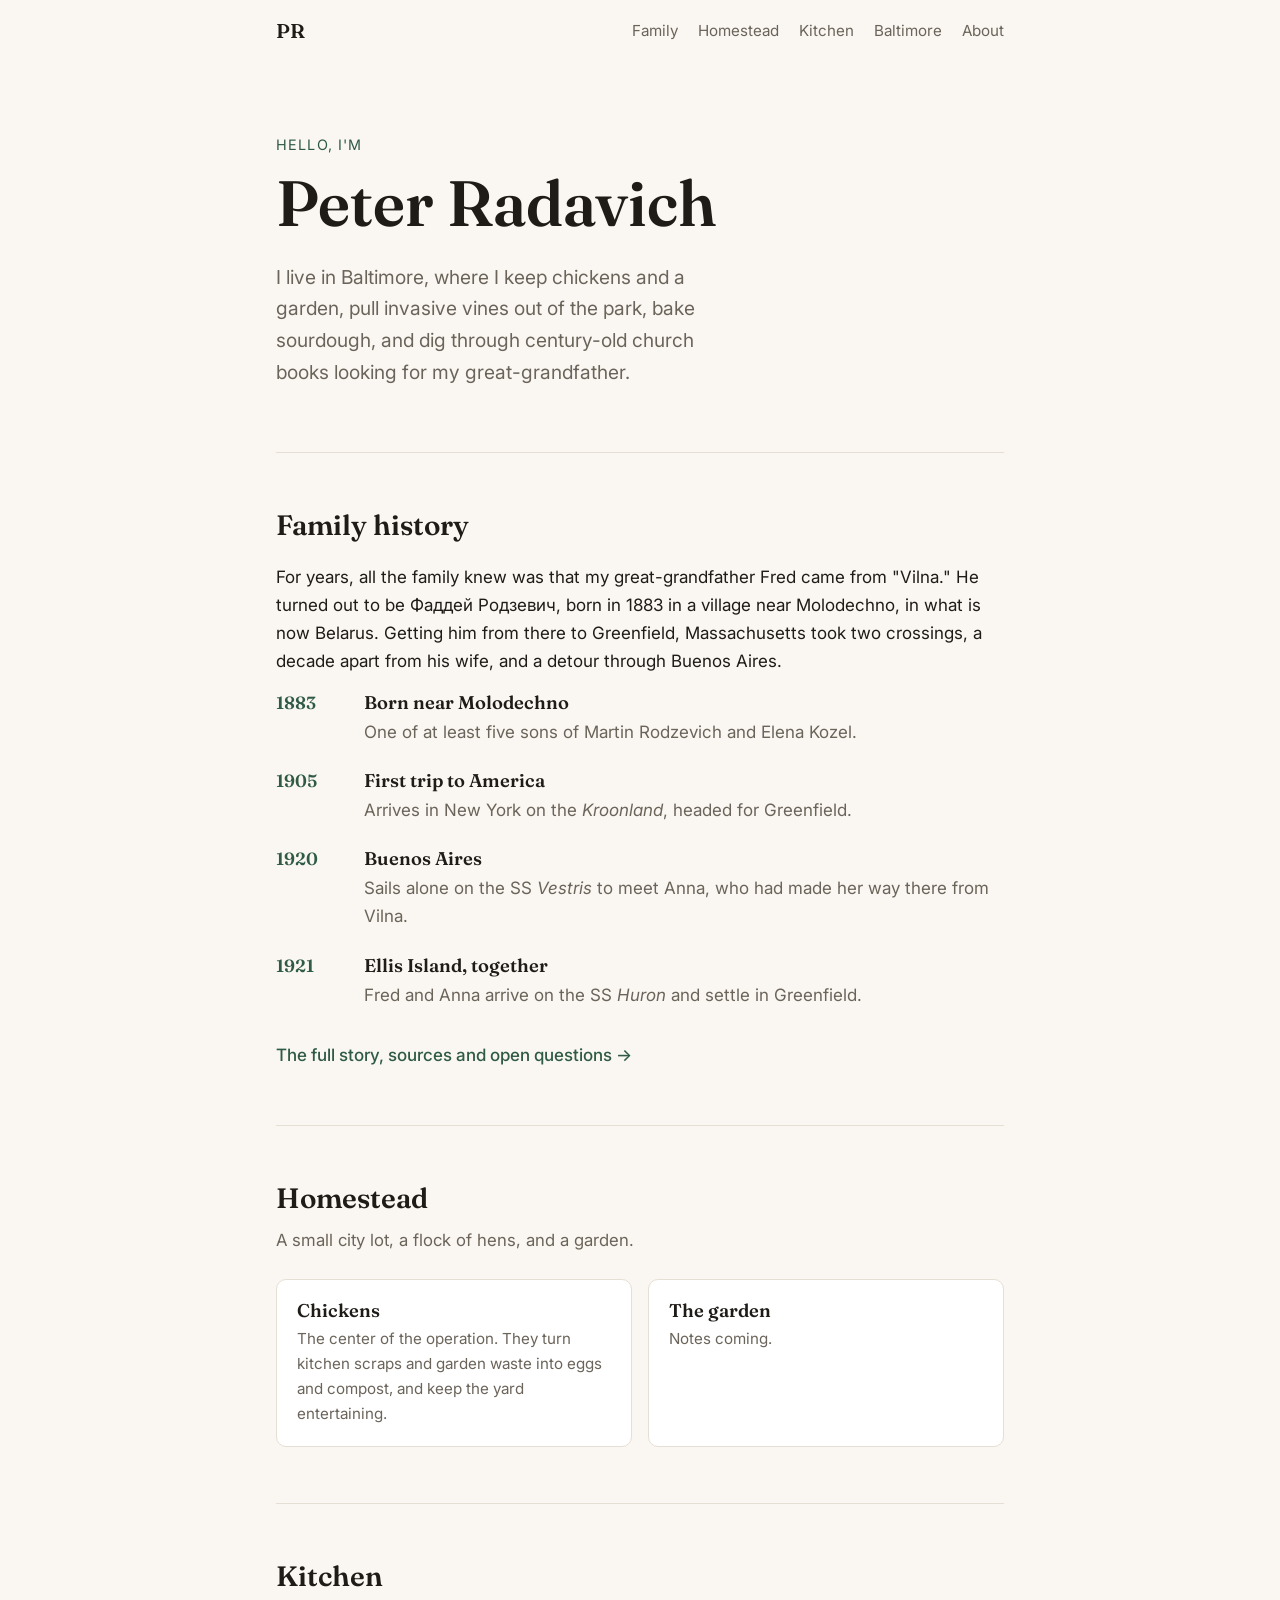
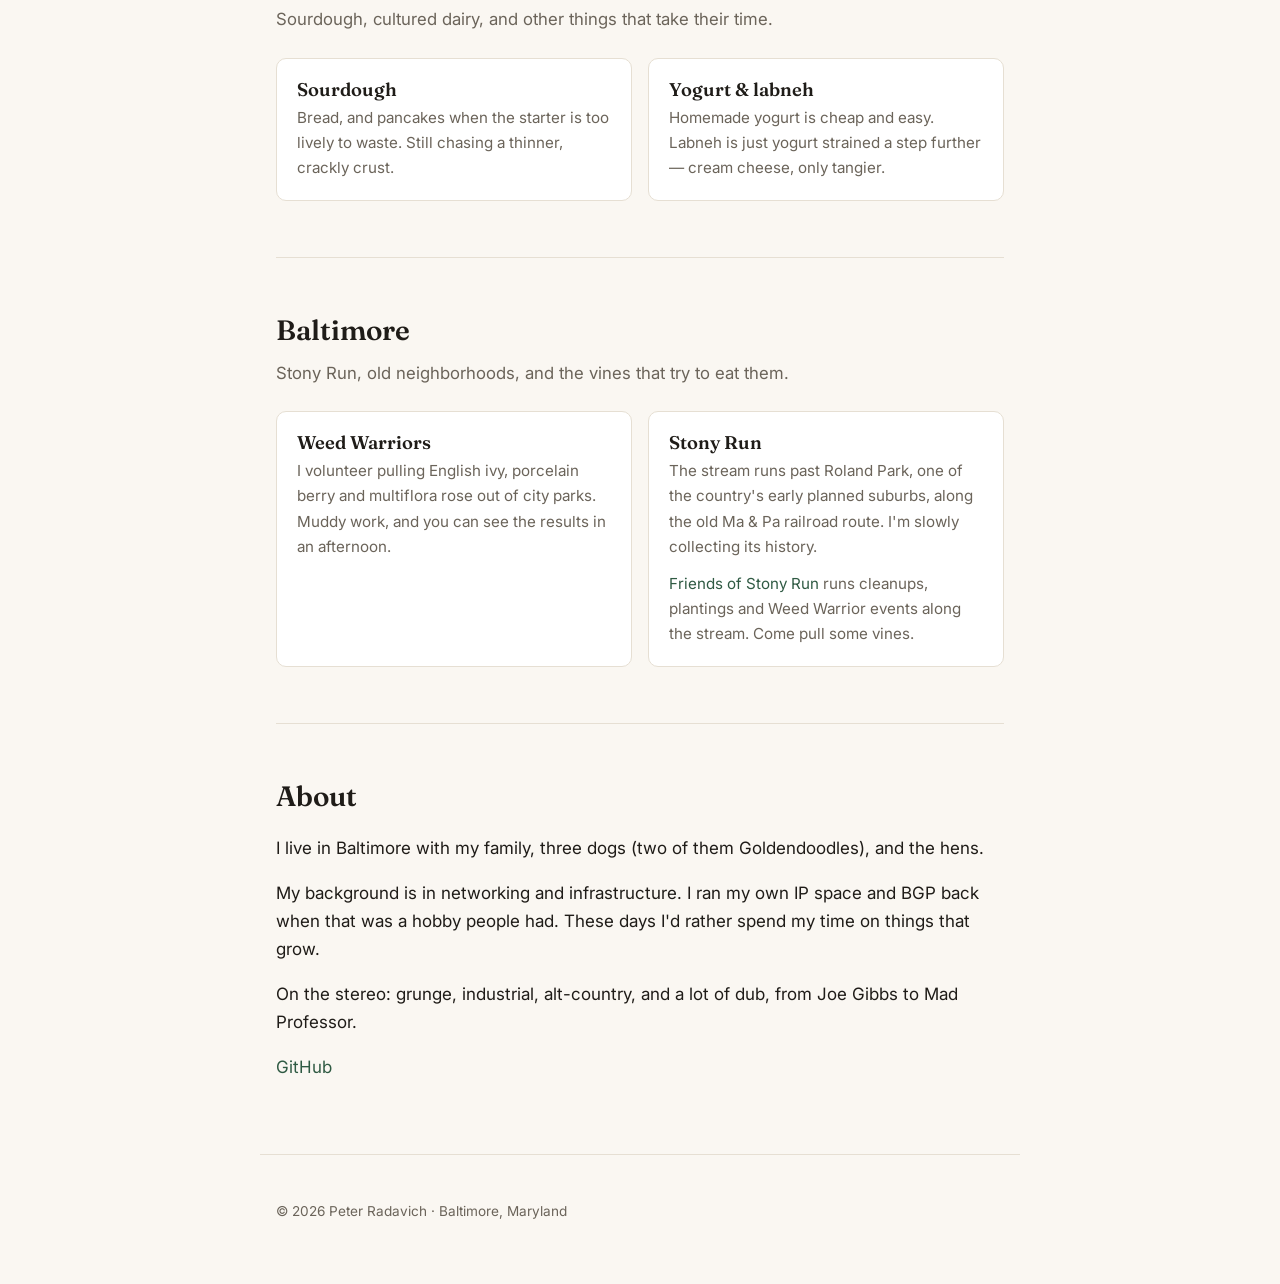
==== index.html @ 07c3d95c "Link Friends of Stony Run volunteer page Co-Authored-By: Claude Opus 5.5 <noreply@anthropic.com>" ====
<!doctype html>
<html lang="en">
<head>
  <meta charset="utf-8">
  <meta name="viewport" content="width=device-width, initial-scale=1">
  <title>Peter Radavich</title>
  <meta name="description" content="Peter Radavich — family history, chickens, sourdough, and Baltimore.">
  <link rel="icon" type="image/svg+xml" href="assets/favicon.svg">
  <link rel="preconnect" href="https://fonts.googleapis.com">
  <link rel="preconnect" href="https://fonts.gstatic.com" crossorigin>
  <link href="https://fonts.googleapis.com/css2?family=Fraunces:opsz,wght@9..144,400;9..144,600&family=Inter:wght@400;500&display=swap" rel="stylesheet">
  <link rel="stylesheet" href="assets/style.css">
</head>
<body>
  <header class="site-header">
    <a class="wordmark" href="#top">PR</a>
    <nav>
      <a href="#family">Family</a>
      <a href="#homestead">Homestead</a>
      <a href="#kitchen">Kitchen</a>
      <a href="#baltimore">Baltimore</a>
      <a href="#about">About</a>
    </nav>
  </header>

  <main id="top">
    <section class="hero">
      <p class="eyebrow">Hello, I'm</p>
      <h1>Peter Radavich</h1>
      <p class="lede">
        I live in Baltimore, where I keep chickens and a garden, pull invasive
        vines out of the park, bake sourdough, and dig through century-old
        church books looking for my great-grandfather.
      </p>
    </section>

    <section id="family">
      <h2>Family history</h2>
      <p>
        For years, all the family knew was that my great-grandfather Fred came
        from "Vilna." He turned out to be Фаддей Родзевич, born in 1883 in a
        village near Molodechno, in what is now Belarus. Getting him from
        there to Greenfield, Massachusetts took two crossings, a decade apart
        from his wife, and a detour through Buenos Aires.
      </p>
      <div class="timeline">
        <article>
          <span class="year">1883</span>
          <div>
            <h3>Born near Molodechno</h3>
            <p>One of at least five sons of Martin Rodzevich and Elena Kozel.</p>
          </div>
        </article>
        <article>
          <span class="year">1905</span>
          <div>
            <h3>First trip to America</h3>
            <p>Arrives in New York on the <em>Kroonland</em>, headed for Greenfield.</p>
          </div>
        </article>
        <article>
          <span class="year">1920</span>
          <div>
            <h3>Buenos Aires</h3>
            <p>Sails alone on the SS <em>Vestris</em> to meet Anna, who had made her way there from Vilna.</p>
          </div>
        </article>
        <article>
          <span class="year">1921</span>
          <div>
            <h3>Ellis Island, together</h3>
            <p>Fred and Anna arrive on the SS <em>Huron</em> and settle in Greenfield.</p>
          </div>
        </article>
      </div>
      <p class="more"><a href="family-history.html">The full story, sources and open questions →</a></p>
    </section>

    <section id="homestead">
      <h2>Homestead</h2>
      <p class="dek">A small city lot, a flock of hens, and a garden.</p>
      <ul class="cards">
        <li>
          <h3>Chickens</h3>
          <p>The center of the operation. They turn kitchen scraps and garden waste into eggs and compost, and keep the yard entertaining.</p>
        </li>
        <li>
          <h3>The garden</h3>
          <p>Notes coming.</p>
        </li>
      </ul>
    </section>

    <section id="kitchen">
      <h2>Kitchen</h2>
      <p class="dek">Sourdough, cultured dairy, and other things that take their time.</p>
      <ul class="cards">
        <li>
          <h3>Sourdough</h3>
          <p>Bread, and pancakes when the starter is too lively to waste. Still chasing a thinner, crackly crust.</p>
        </li>
        <li>
          <h3>Yogurt &amp; labneh</h3>
          <p>Homemade yogurt is cheap and easy. Labneh is just yogurt strained a step further — cream cheese, only tangier.</p>
        </li>
      </ul>
    </section>

    <section id="baltimore">
      <h2>Baltimore</h2>
      <p class="dek">Stony Run, old neighborhoods, and the vines that try to eat them.</p>
      <ul class="cards">
        <li>
          <h3>Weed Warriors</h3>
          <p>I volunteer pulling English ivy, porcelain berry and multiflora rose out of city parks. Muddy work, and you can see the results in an afternoon.</p>
        </li>
        <li>
          <h3>Stony Run</h3>
          <p>The stream runs past Roland Park, one of the country's early planned suburbs, along the old Ma &amp; Pa railroad route. I'm slowly collecting its history.</p>
          <p class="card-link"><a href="https://www.stonyrun.org/get-involved">Friends of Stony Run</a> runs cleanups, plantings and Weed Warrior events along the stream. Come pull some vines.</p>
        </li>
      </ul>
    </section>

    <section id="about">
      <h2>About</h2>
      <p>
        I live in Baltimore with my family, three dogs (two of them
        Goldendoodles), and the hens.
      </p>
      <p>
        My background is in networking and infrastructure. I ran my own IP
        space and BGP back when that was a hobby people had. These days I'd
        rather spend my time on things that grow.
      </p>
      <p>
        On the stereo: grunge, industrial, alt-country, and a lot of dub, from
        Joe Gibbs to Mad Professor.
      </p>
      <p class="links">
        <a href="https://github.com/pradavich">GitHub</a>
        <!-- TODO: add email / other links -->
      </p>
    </section>
  </main>

  <footer>
    <p>&copy; <span id="year">2026</span> Peter Radavich · Baltimore, Maryland</p>
  </footer>

  <script>document.getElementById('year').textContent = new Date().getFullYear();</script>
</body>
</html>
---- assets/style.css ----
:root {
  --bg: #faf7f2;
  --surface: #ffffff;
  --text: #1f1c18;
  --muted: #6b645a;
  --accent: #2f5a43;
  --rule: #e6dfd3;
  --serif: "Fraunces", Georgia, serif;
  --sans: "Inter", system-ui, -apple-system, sans-serif;
}

@media (prefers-color-scheme: dark) {
  :root {
    --bg: #161412;
    --surface: #201d1a;
    --text: #ece6dc;
    --muted: #a39a8c;
    --accent: #8fc2a3;
    --rule: #34302b;
  }
}

* { box-sizing: border-box; }

html { scroll-behavior: smooth; }

body {
  margin: 0;
  background: var(--bg);
  color: var(--text);
  font: 17px/1.65 var(--sans);
  -webkit-font-smoothing: antialiased;
}

a { color: var(--accent); text-decoration: none; }
a:hover { text-decoration: underline; }

.site-header {
  position: sticky;
  top: 0;
  display: flex;
  justify-content: space-between;
  align-items: center;
  max-width: 760px;
  margin: 0 auto;
  padding: 18px 16px;
  background: var(--bg);
  z-index: 1;
}

.wordmark {
  font: 600 1.25rem var(--serif);
  color: var(--text);
}

nav { display: flex; gap: 20px; font-size: 0.95rem; }
nav a { color: var(--muted); }
nav a:hover { color: var(--text); text-decoration: none; }

main { max-width: 760px; margin: 0 auto; padding: 0 16px; }

section { padding: 56px 0; border-top: 1px solid var(--rule); }
section.hero { border-top: 0; padding: 72px 0 64px; }

.eyebrow {
  margin: 0;
  color: var(--accent);
  font-size: 0.9rem;
  letter-spacing: 0.08em;
  text-transform: uppercase;
}

h1, h2, h3 { font-family: var(--serif); font-weight: 600; line-height: 1.2; }
h1 { font-size: clamp(2.5rem, 7vw, 4rem); margin: 8px 0 20px; }
h2 { font-size: 1.75rem; margin: 0 0 20px; }
h3 { font-size: 1.15rem; margin: 0 0 4px; }

.lede { font-size: 1.2rem; color: var(--muted); max-width: 36ch; margin: 0; }

.timeline { display: grid; gap: 24px; }
.timeline article { display: grid; grid-template-columns: 72px 1fr; gap: 16px; }
.timeline p { margin: 0; color: var(--muted); }
.year { font: 600 1.1rem var(--serif); color: var(--accent); }

.note { margin-top: 32px; font-size: 0.9rem; color: var(--muted); }

.cards {
  list-style: none;
  padding: 0;
  margin: 0;
  display: grid;
  grid-template-columns: repeat(auto-fit, minmax(200px, 1fr));
  gap: 16px;
}
.cards li {
  background: var(--surface);
  border: 1px solid var(--rule);
  border-radius: 10px;
  padding: 20px;
}
.cards p { margin: 0; color: var(--muted); font-size: 0.95rem; }

.links { display: flex; gap: 20px; }

footer {
  max-width: 760px;
  margin: 0 auto;
  padding: 32px 16px 48px;
  color: var(--muted);
  font-size: 0.85rem;
  border-top: 1px solid var(--rule);
}

@media (max-width: 520px) {
  nav { gap: 14px; font-size: 0.875rem; }
  .timeline article { grid-template-columns: 56px 1fr; }
}

.dek { margin: -8px 0 24px; color: var(--muted); font-size: 1.05rem; }
.more { margin: 32px 0 0; font-weight: 500; }

.article section > p { max-width: 65ch; }

.table-scroll { overflow-x: auto; margin: 24px 0; }
table { border-collapse: collapse; width: 100%; font-size: 0.95rem; }
th, td { text-align: left; vertical-align: top; padding: 10px 12px; border-bottom: 1px solid var(--rule); }
th { font-weight: 500; color: var(--muted); }
td:first-child { white-space: nowrap; }

ul.plain { padding-left: 20px; }
ul.plain li { margin-bottom: 12px; }

@media (max-width: 620px) {
  .site-header { flex-direction: column; align-items: flex-start; gap: 8px; }
  nav { flex-wrap: wrap; gap: 6px 16px; }
}
.cards p.card-link { margin-top: 12px; }
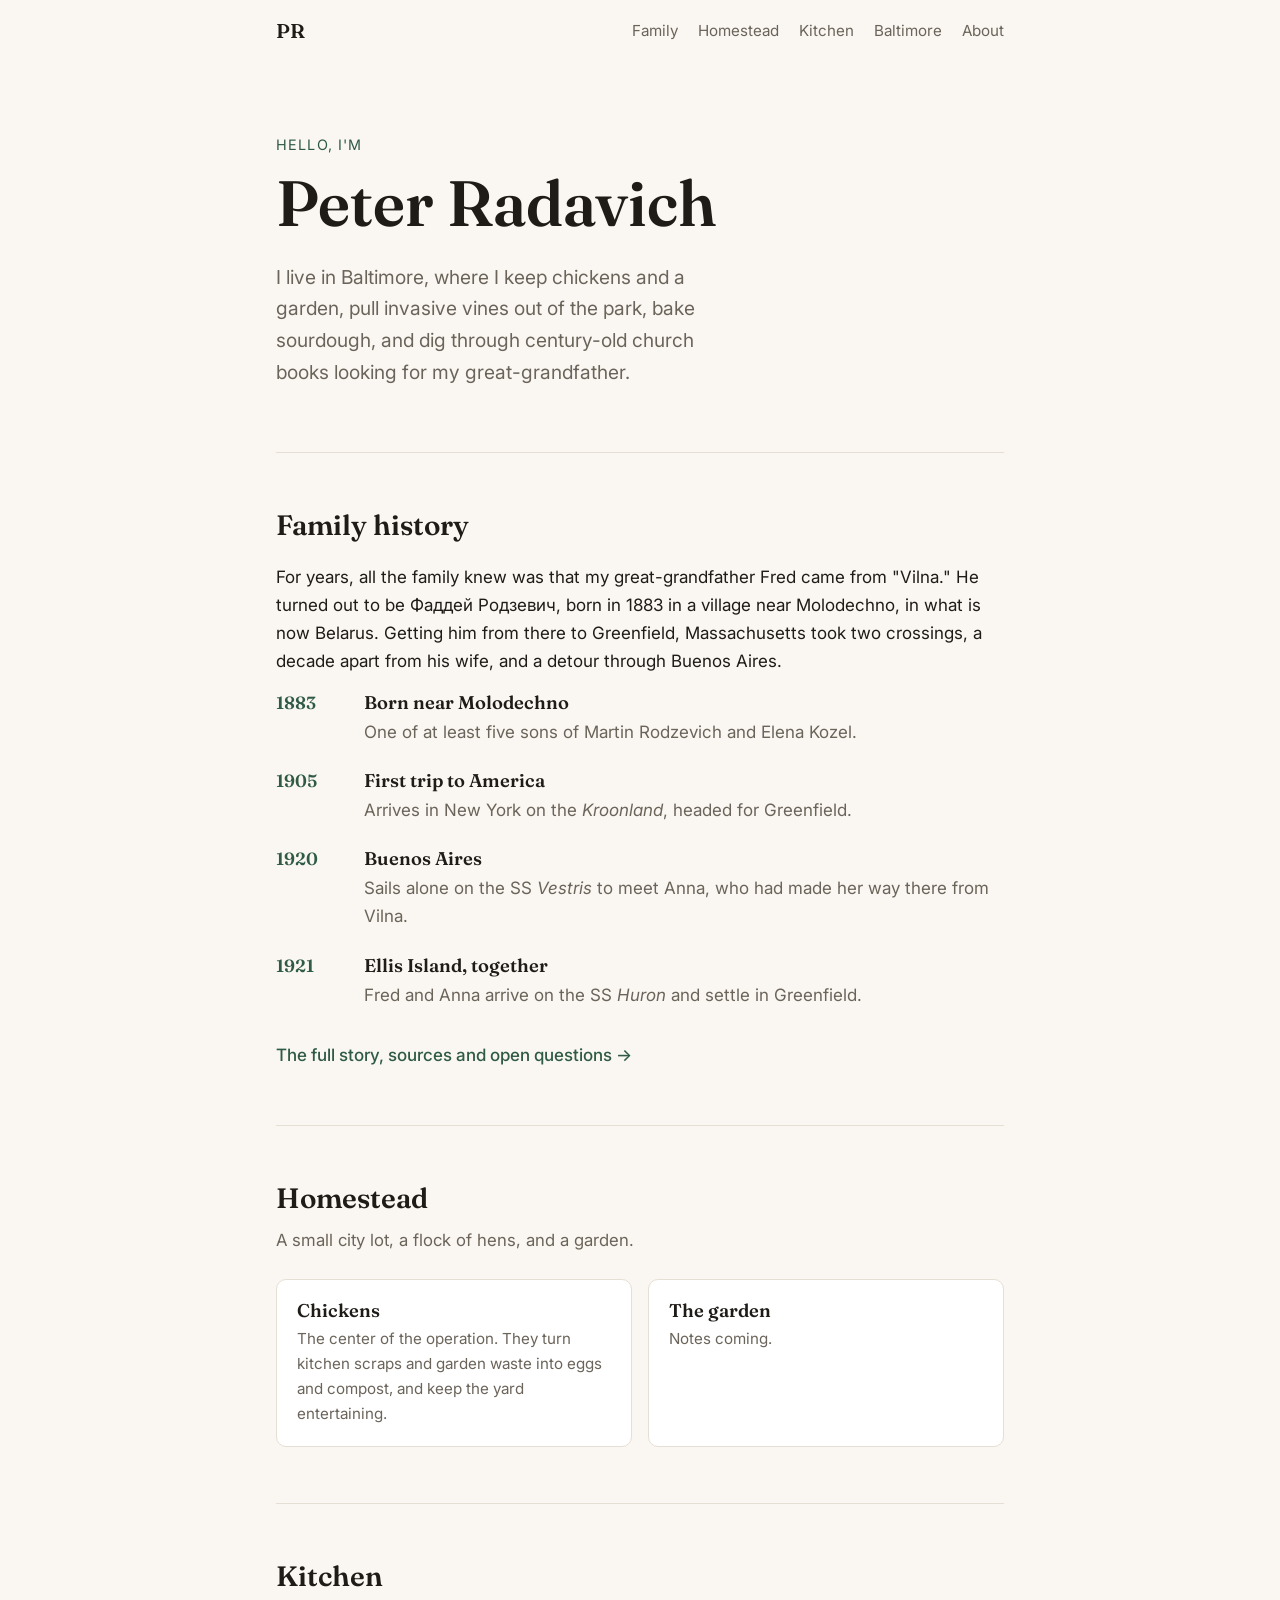
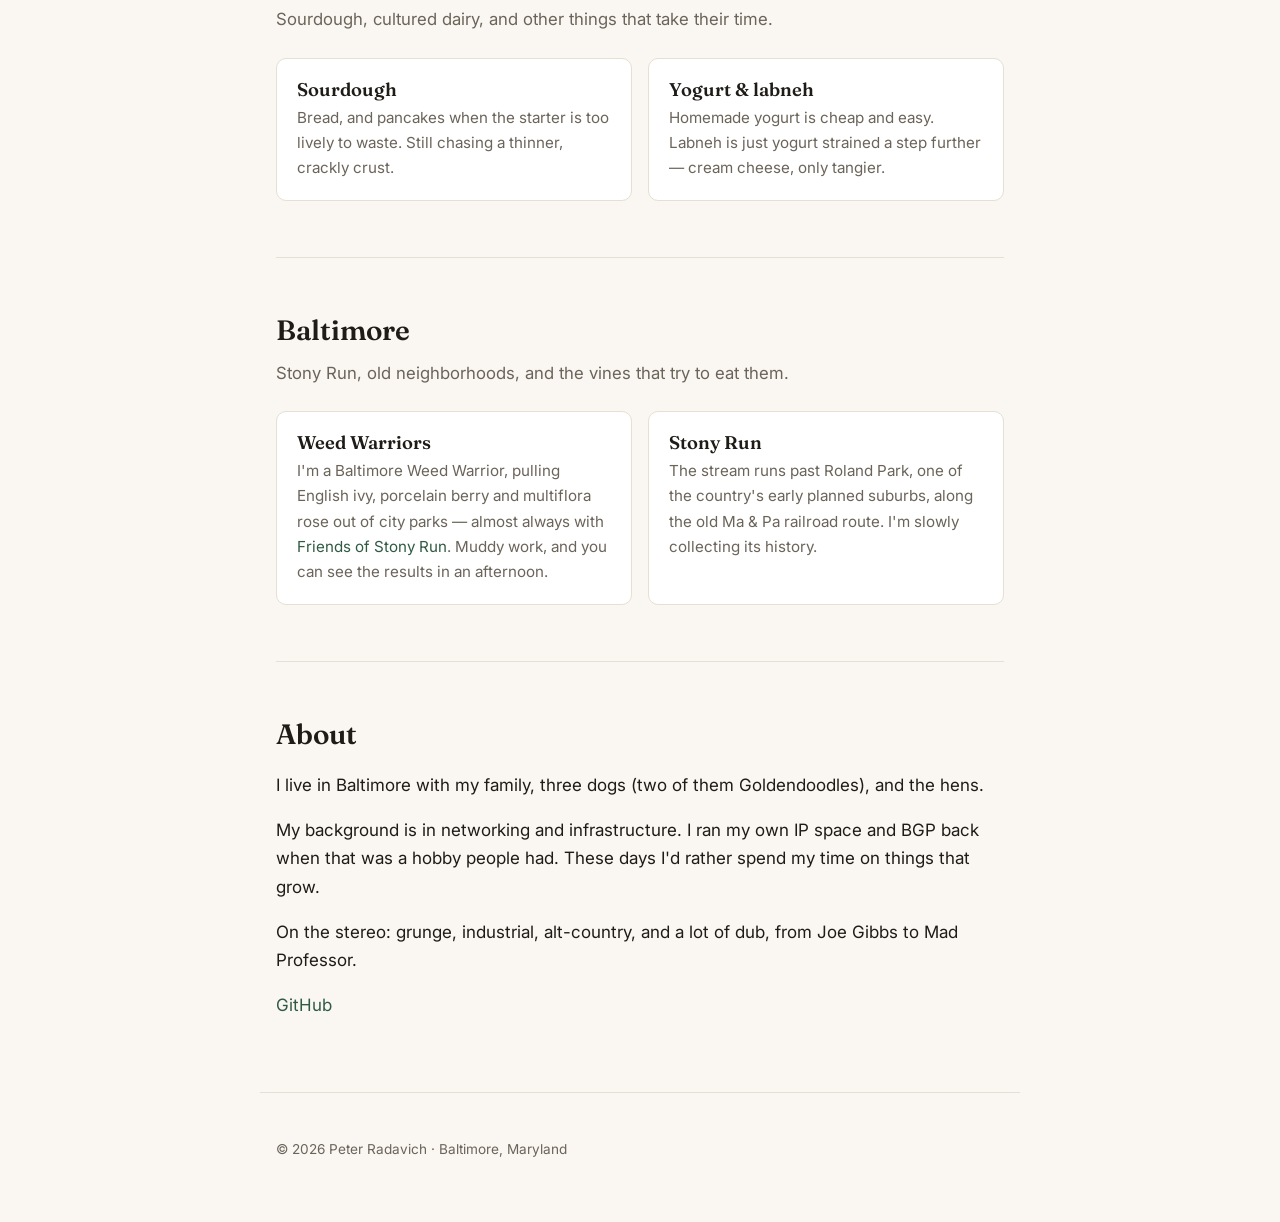
==== commit 7fc348da: "Weed with Friends of Stony Run Co-Authored-By: Claude Opus 5.5 <noreply@anthropic.com>" ====
--- a/index.html
+++ b/index.html
@@ -112,12 +112,11 @@
       <ul class="cards">
         <li>
           <h3>Weed Warriors</h3>
-          <p>I volunteer pulling English ivy, porcelain berry and multiflora rose out of city parks. Muddy work, and you can see the results in an afternoon.</p>
+          <p>I'm a Baltimore Weed Warrior, pulling English ivy, porcelain berry and multiflora rose out of city parks — almost always with <a href="https://www.stonyrun.org/get-involved">Friends of Stony Run</a>. Muddy work, and you can see the results in an afternoon.</p>
         </li>
         <li>
           <h3>Stony Run</h3>
           <p>The stream runs past Roland Park, one of the country's early planned suburbs, along the old Ma &amp; Pa railroad route. I'm slowly collecting its history.</p>
-          <p class="card-link"><a href="https://www.stonyrun.org/get-involved">Friends of Stony Run</a> runs cleanups, plantings and Weed Warrior events along the stream. Come pull some vines.</p>
         </li>
       </ul>
     </section>
--- a/assets/style.css
+++ b/assets/style.css
@@ -134,4 +134,3 @@
   .site-header { flex-direction: column; align-items: flex-start; gap: 8px; }
   nav { flex-wrap: wrap; gap: 6px 16px; }
 }
-.cards p.card-link { margin-top: 12px; }
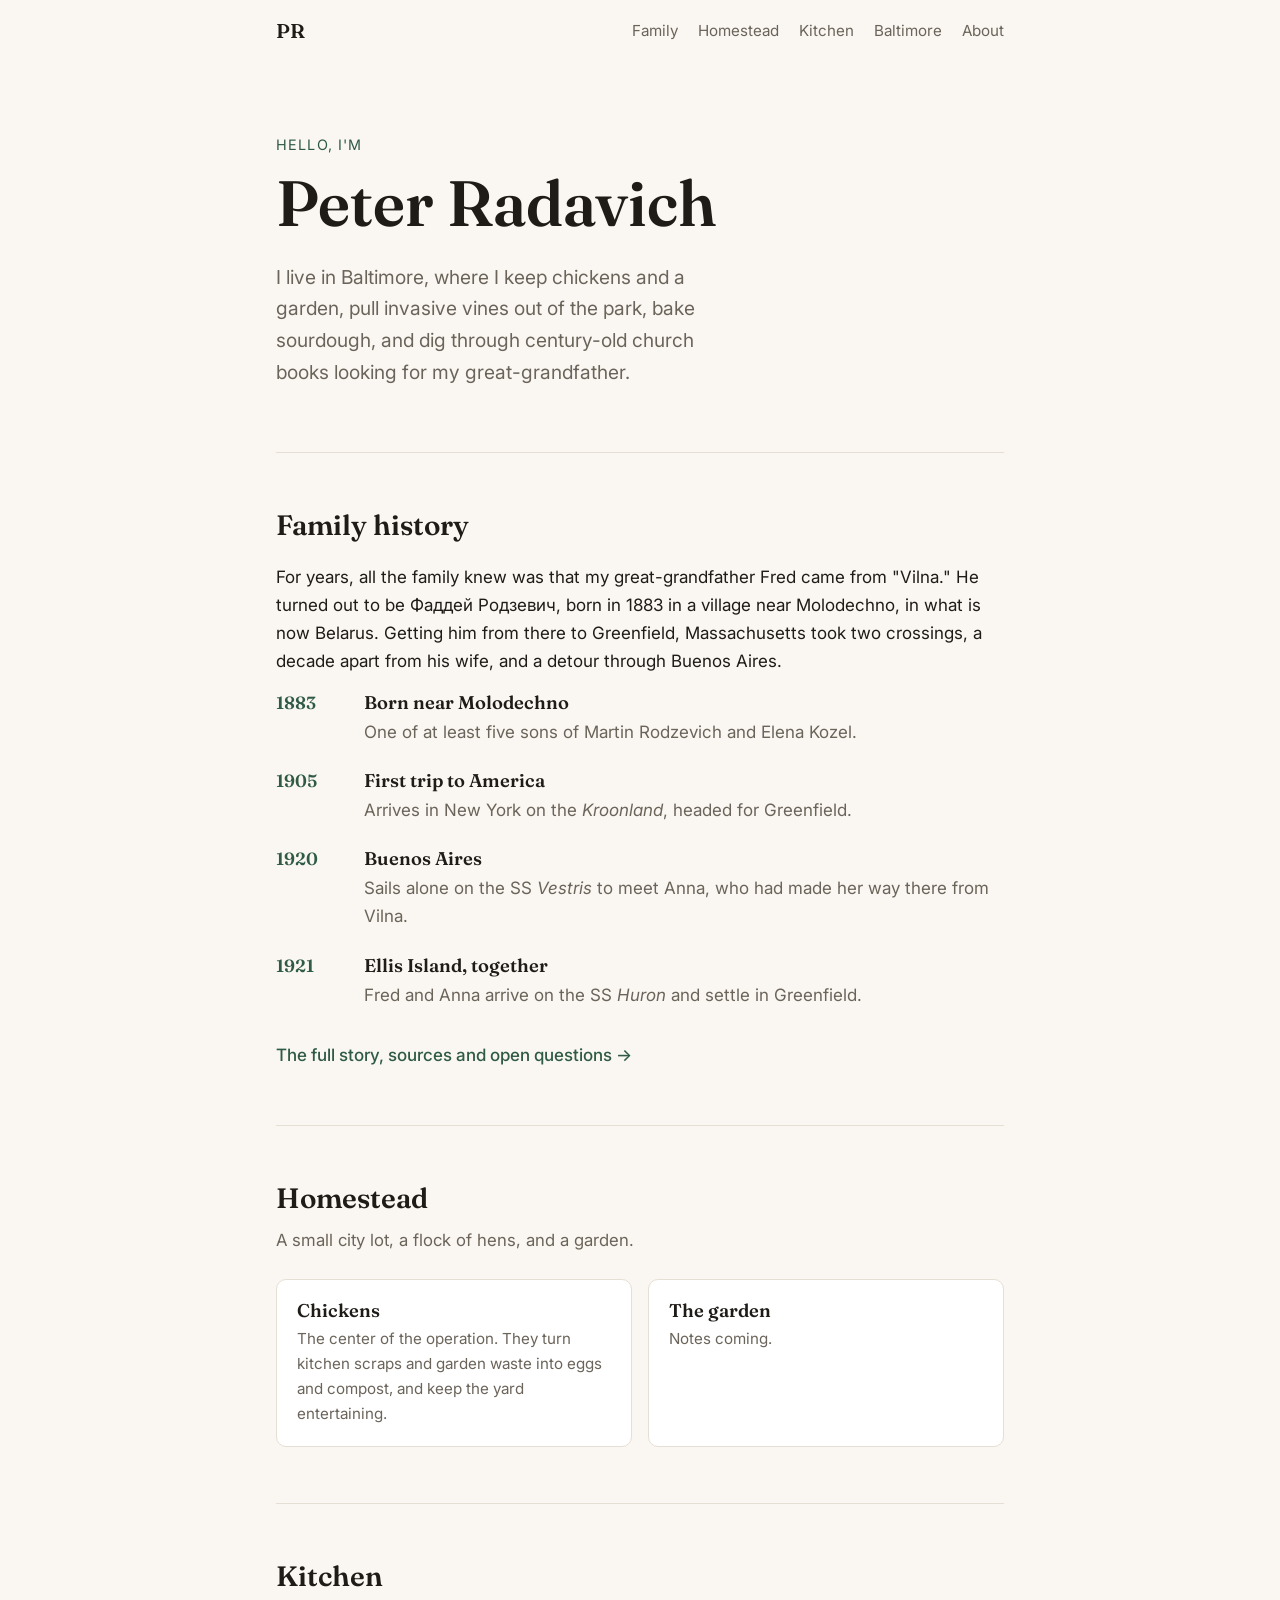
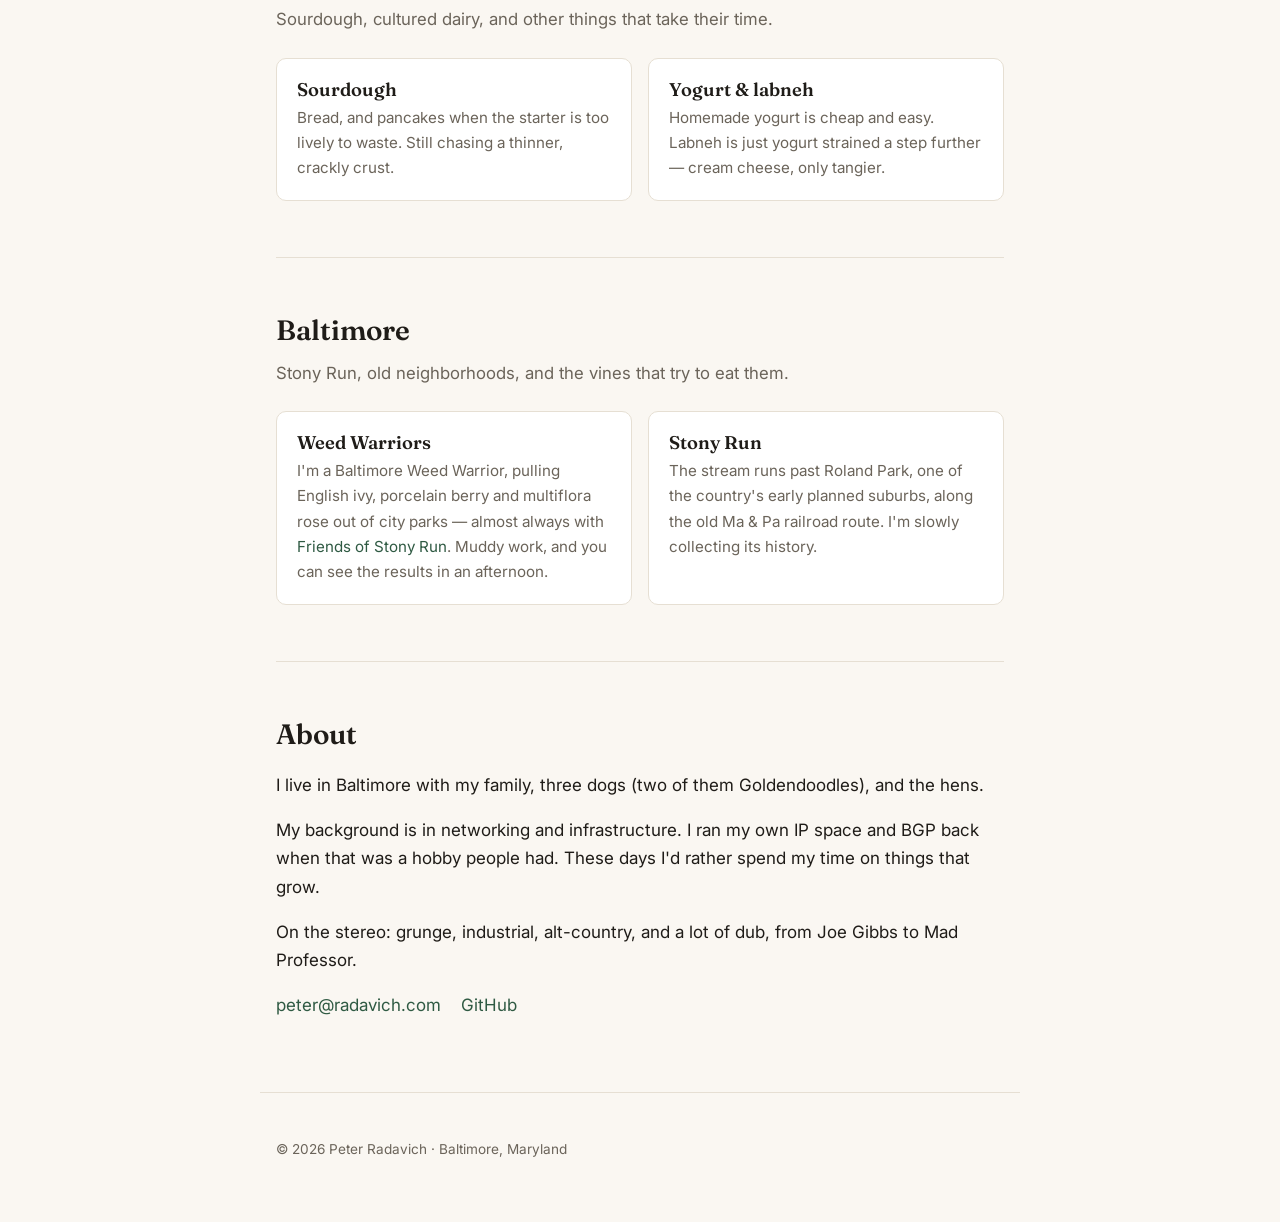
==== commit da66b4b5: "Add contact email Co-Authored-By: Claude Opus 5.5 <noreply@anthropic.com>" ====
--- a/index.html
+++ b/index.html
@@ -137,8 +137,8 @@
         Joe Gibbs to Mad Professor.
       </p>
       <p class="links">
+        <a id="email" href="#">peter at radavich dot com</a>
         <a href="https://github.com/pradavich">GitHub</a>
-        <!-- TODO: add email / other links -->
       </p>
     </section>
   </main>
@@ -147,6 +147,13 @@
     <p>&copy; <span id="year">2026</span> Peter Radavich · Baltimore, Maryland</p>
   </footer>
 
-  <script>document.getElementById('year').textContent = new Date().getFullYear();</script>
+  <script>
+    document.getElementById('year').textContent = new Date().getFullYear();
+    // Assemble the address in the browser to keep it away from simple scrapers.
+    const email = document.getElementById('email');
+    const addr = ['peter', 'radavich.com'].join('@');
+    email.href = 'mailto:' + addr;
+    email.textContent = addr;
+  </script>
 </body>
 </html>
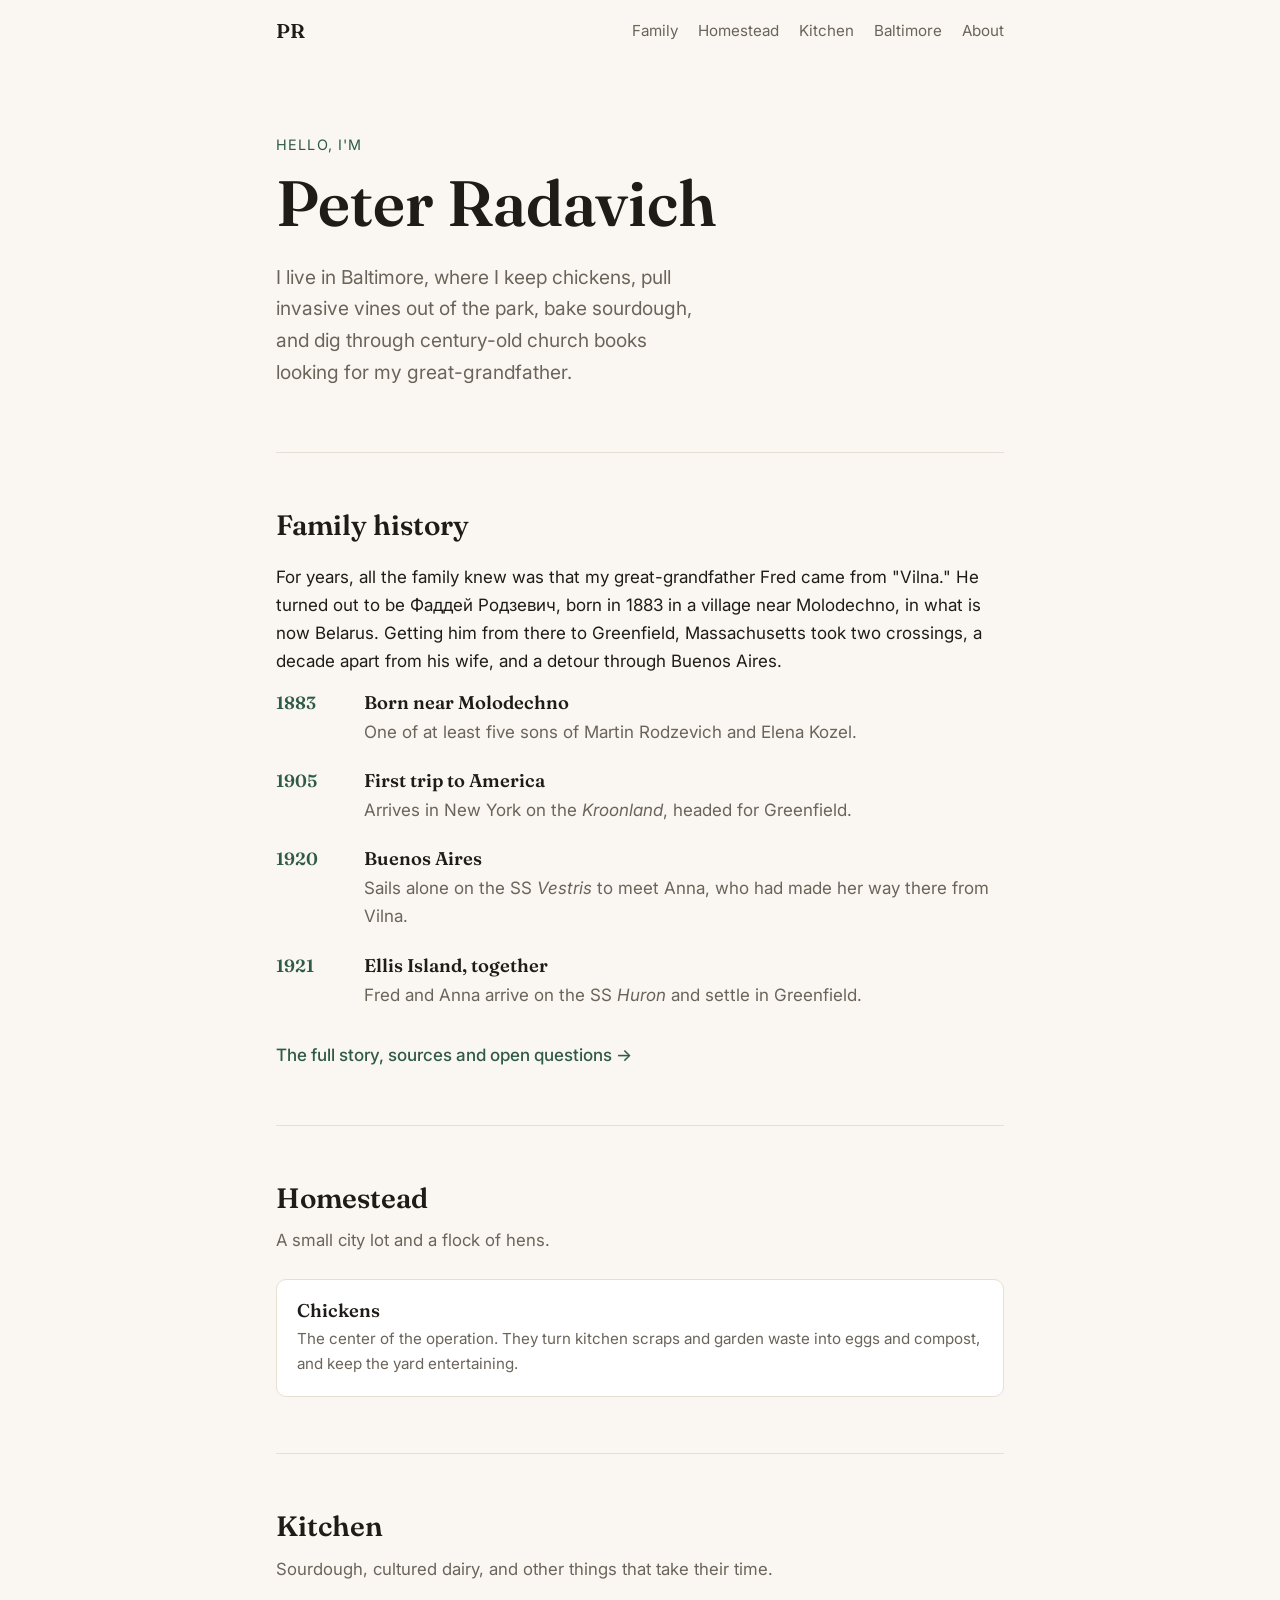
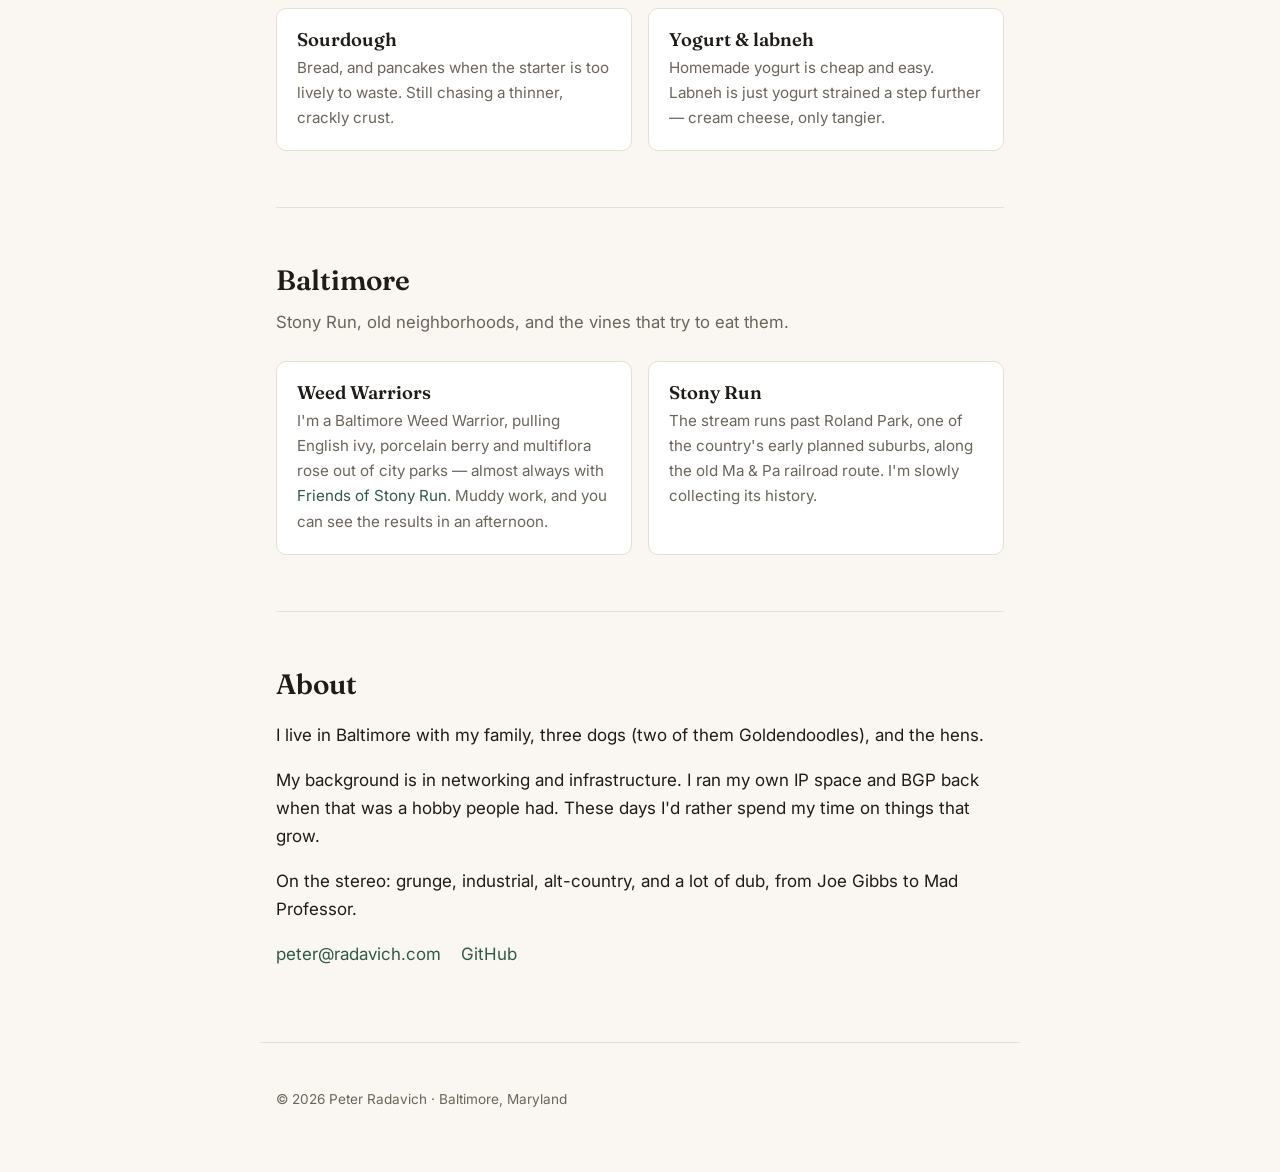
==== commit a939f53a: "Remove garden Co-Authored-By: Claude Opus 5.5 <noreply@anthropic.com>" ====
--- a/index.html
+++ b/index.html
@@ -28,7 +28,7 @@
       <p class="eyebrow">Hello, I'm</p>
       <h1>Peter Radavich</h1>
       <p class="lede">
-        I live in Baltimore, where I keep chickens and a garden, pull invasive
+        I live in Baltimore, where I keep chickens, pull invasive
         vines out of the park, bake sourdough, and dig through century-old
         church books looking for my great-grandfather.
       </p>
@@ -78,15 +78,11 @@
 
     <section id="homestead">
       <h2>Homestead</h2>
-      <p class="dek">A small city lot, a flock of hens, and a garden.</p>
+      <p class="dek">A small city lot and a flock of hens.</p>
       <ul class="cards">
         <li>
           <h3>Chickens</h3>
           <p>The center of the operation. They turn kitchen scraps and garden waste into eggs and compost, and keep the yard entertaining.</p>
-        </li>
-        <li>
-          <h3>The garden</h3>
-          <p>Notes coming.</p>
         </li>
       </ul>
     </section>
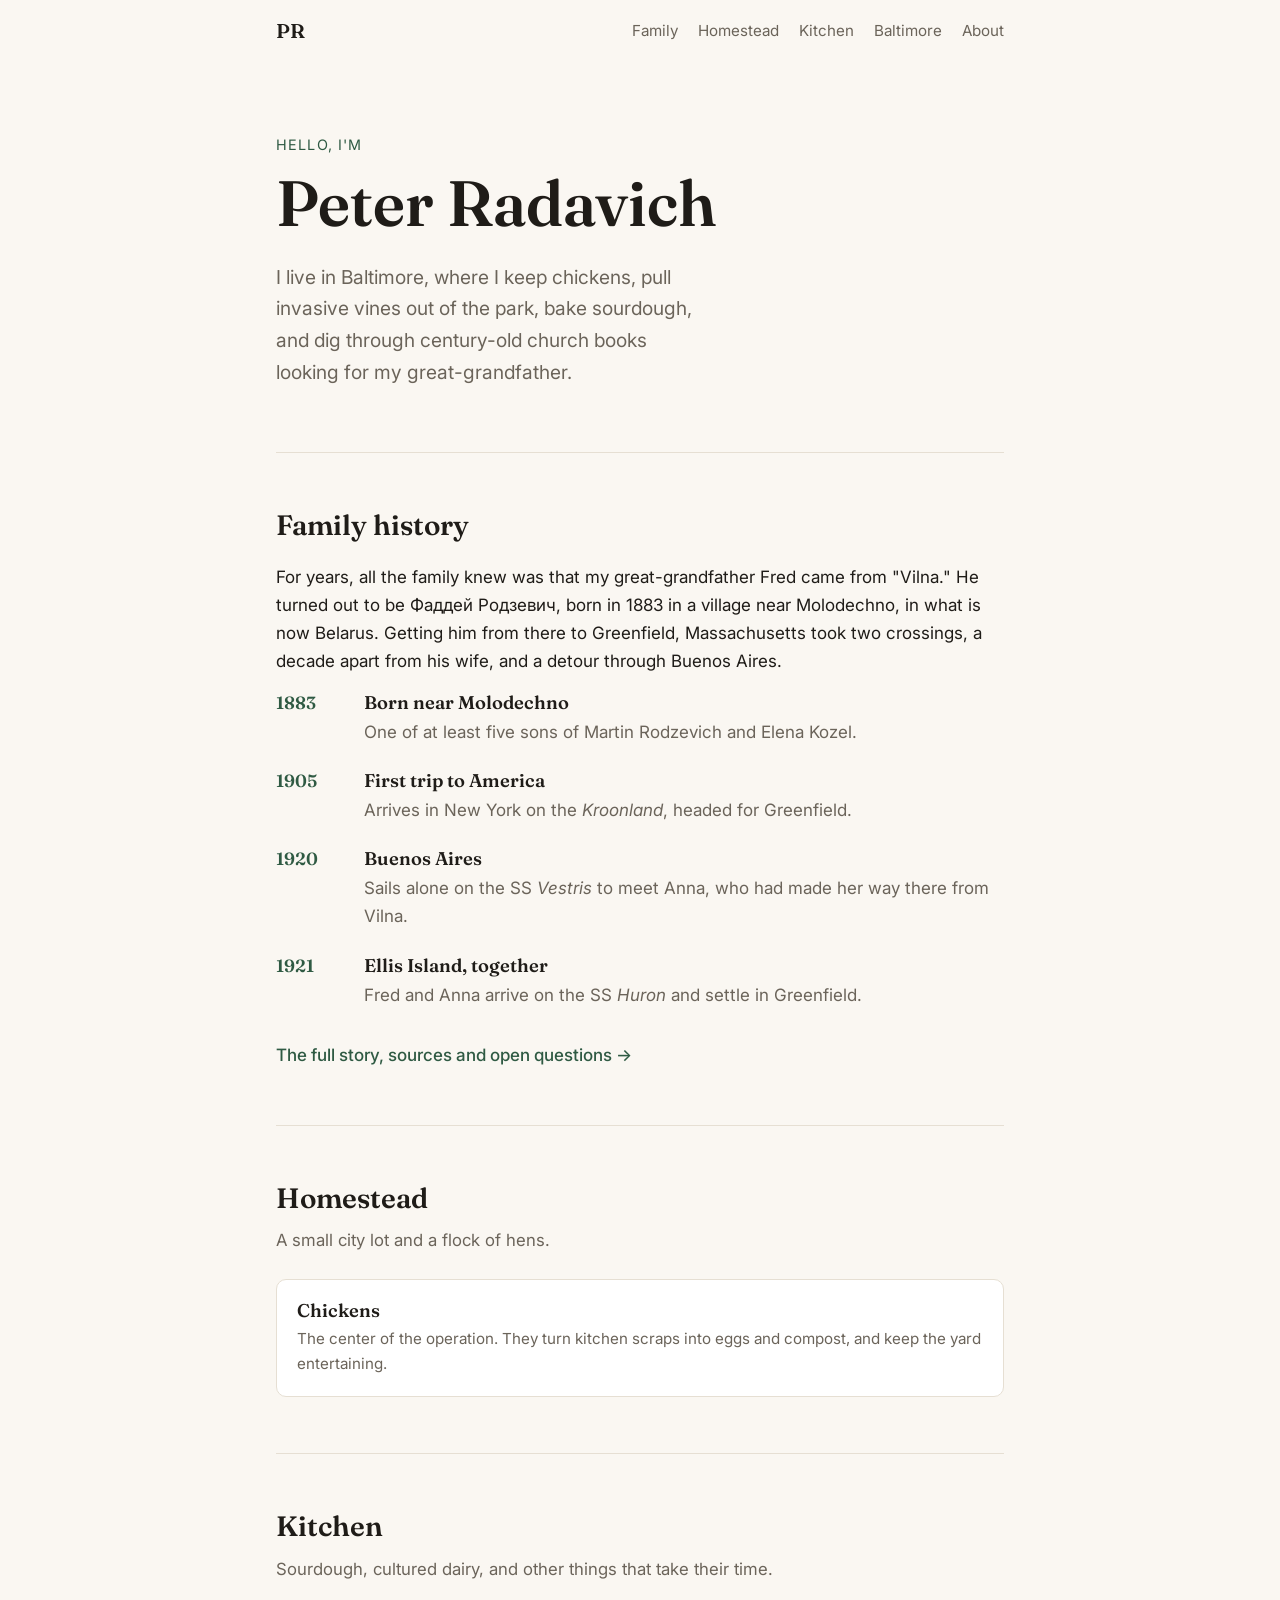
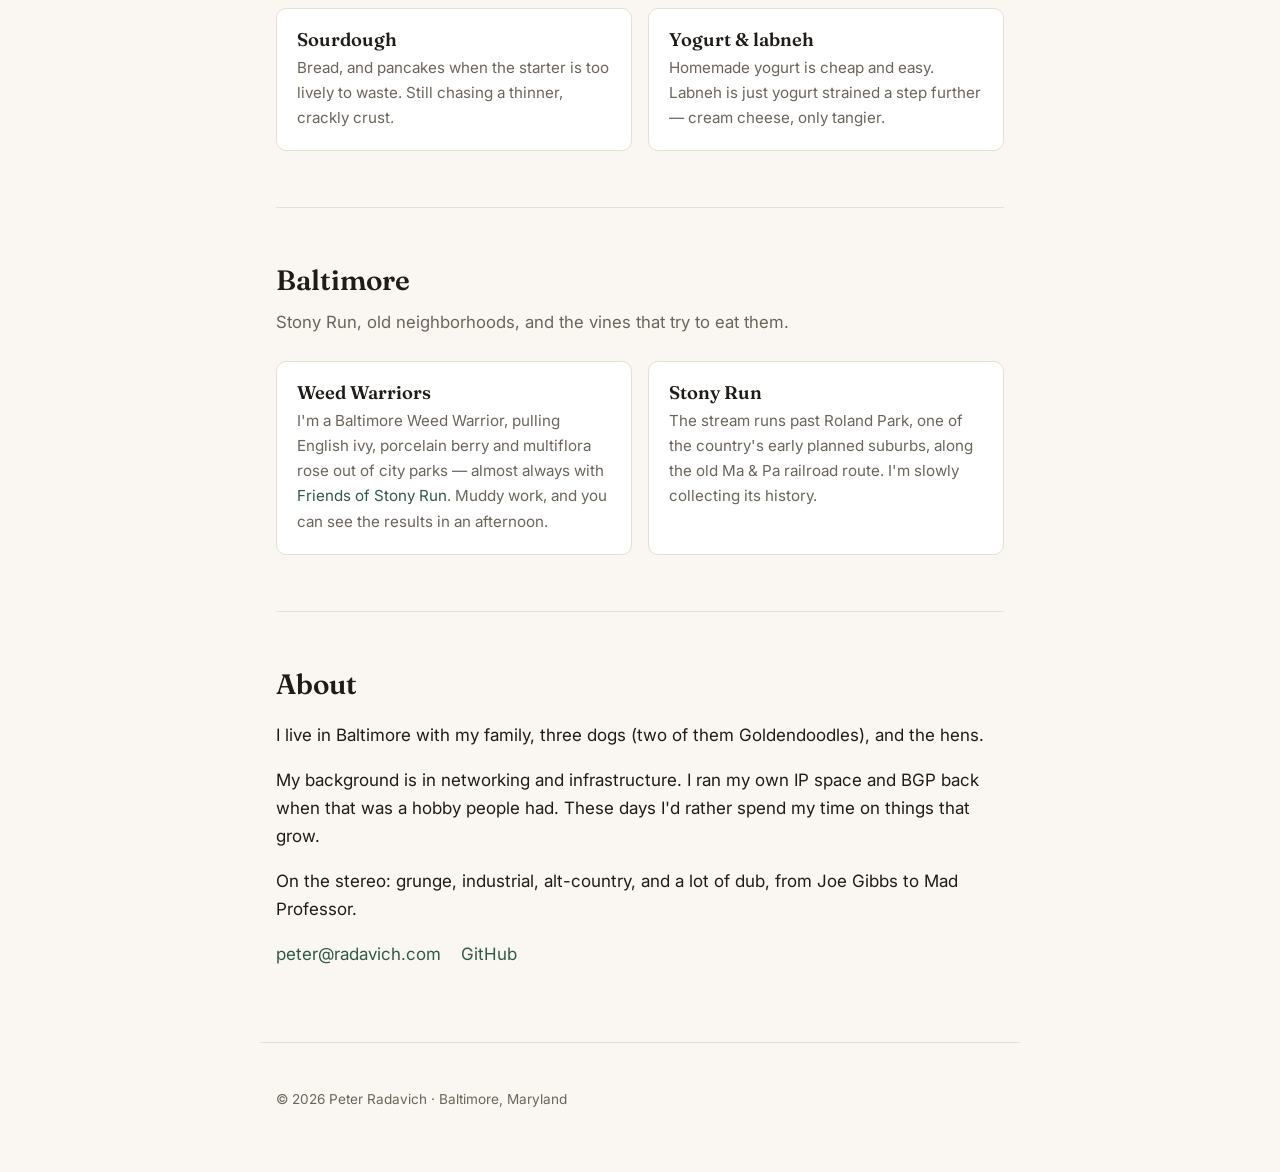
==== commit f26d0ca8: "Drop garden waste mention Co-Authored-By: Claude Opus 5.5 <noreply@anthropic.com>" ====
--- a/index.html
+++ b/index.html
@@ -82,7 +82,7 @@
       <ul class="cards">
         <li>
           <h3>Chickens</h3>
-          <p>The center of the operation. They turn kitchen scraps and garden waste into eggs and compost, and keep the yard entertaining.</p>
+          <p>The center of the operation. They turn kitchen scraps into eggs and compost, and keep the yard entertaining.</p>
         </li>
       </ul>
     </section>
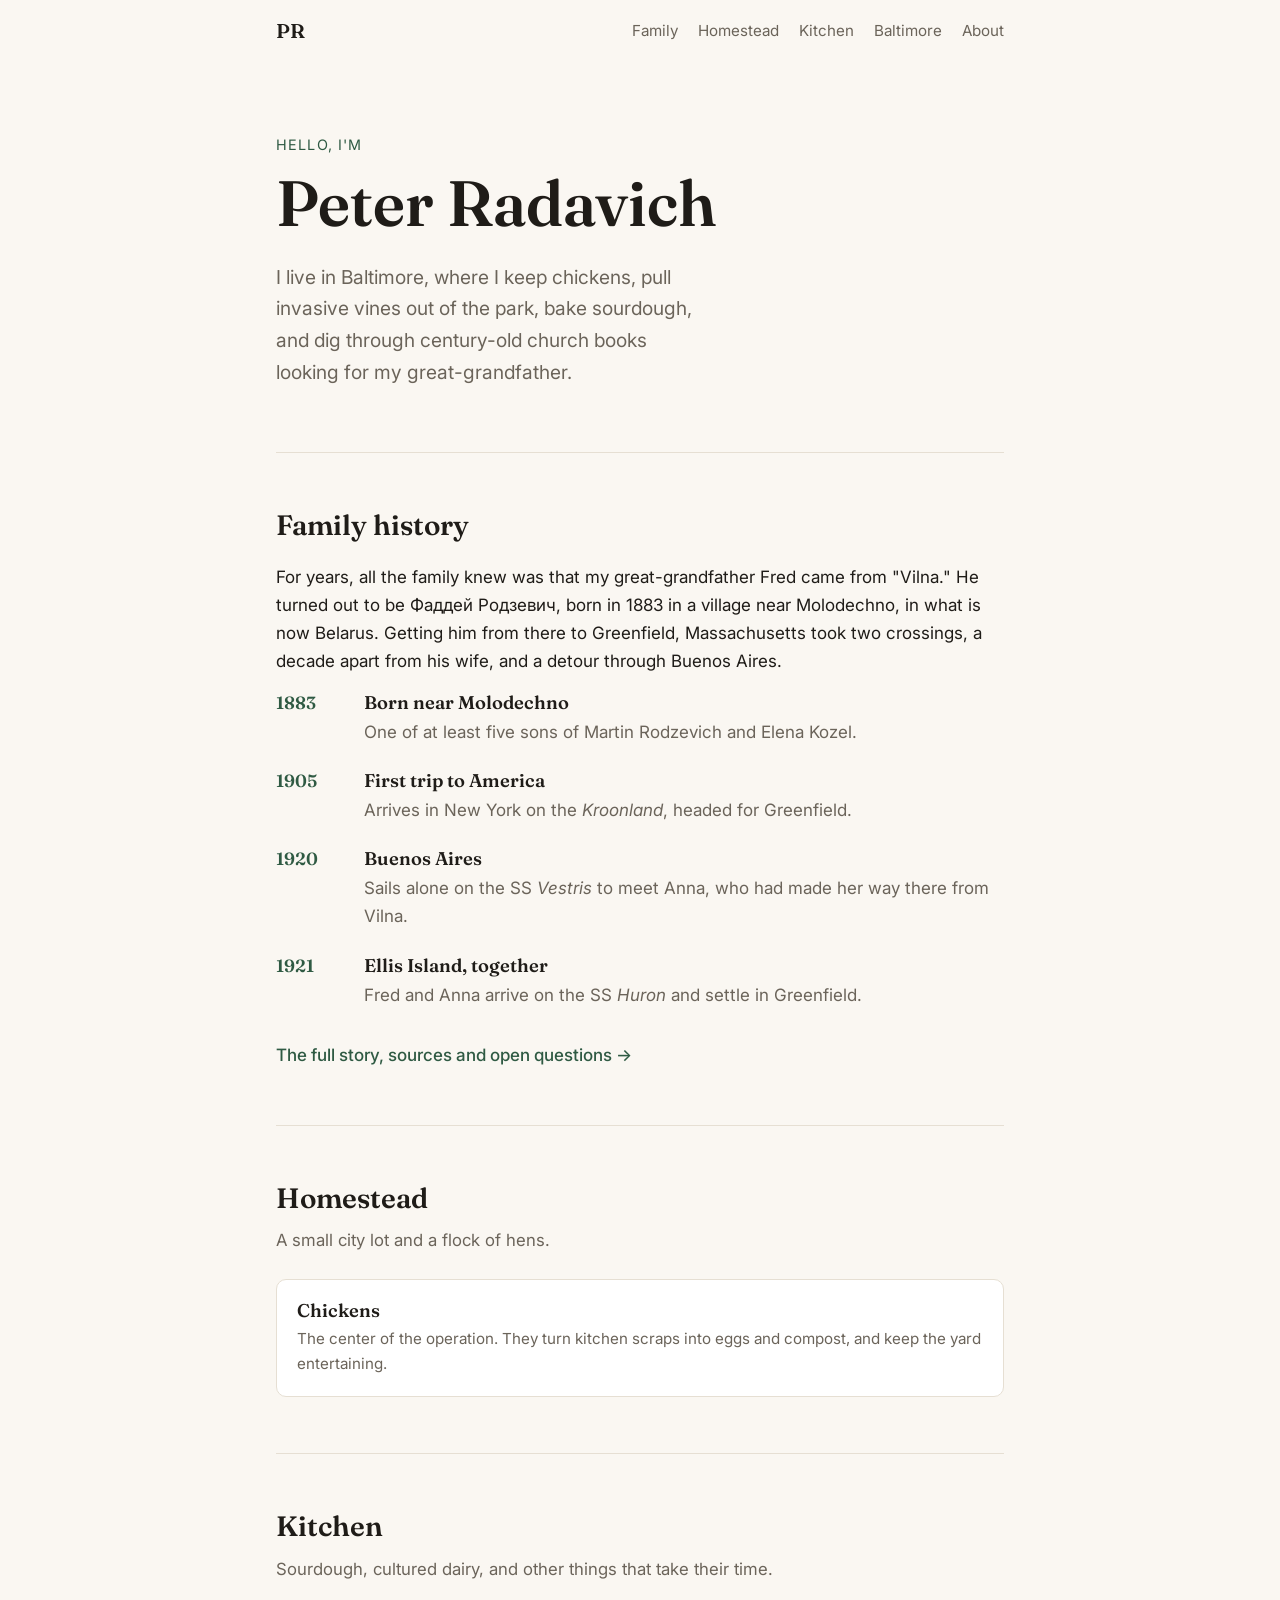
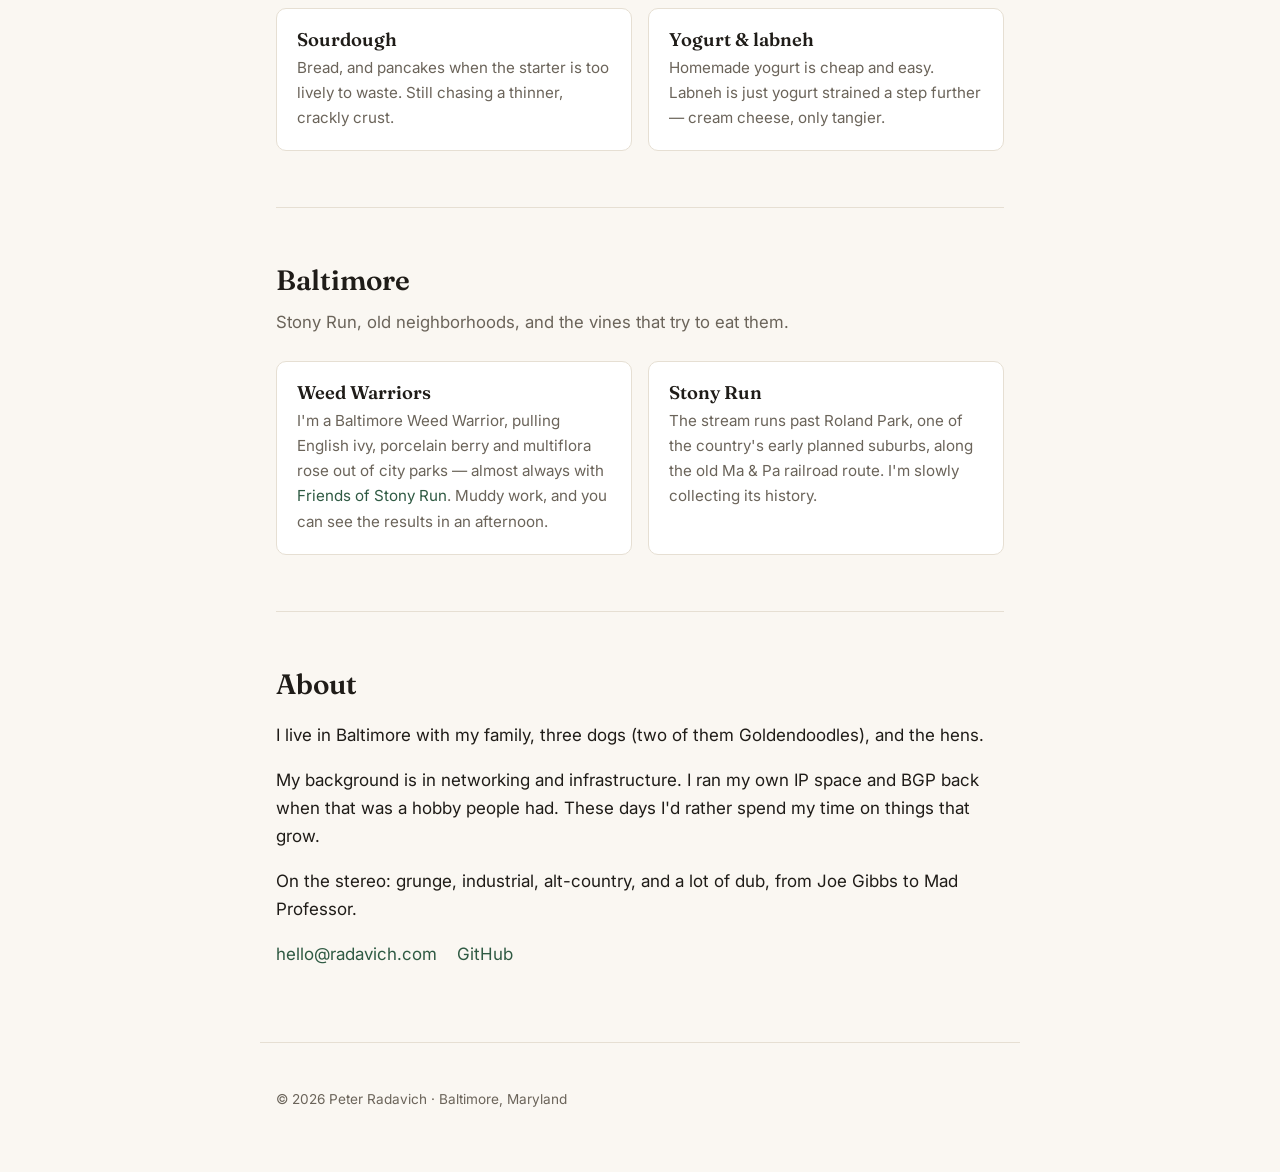
==== commit af12e479: "Use hello@radavich.com for contact Co-Authored-By: Claude Opus 5.5 <noreply@anthropic.com>" ====
--- a/index.html
+++ b/index.html
@@ -133,7 +133,7 @@
         Joe Gibbs to Mad Professor.
       </p>
       <p class="links">
-        <a id="email" href="#">peter at radavich dot com</a>
+        <a id="email" href="#">hello at radavich dot com</a>
         <a href="https://github.com/pradavich">GitHub</a>
       </p>
     </section>
@@ -147,7 +147,7 @@
     document.getElementById('year').textContent = new Date().getFullYear();
     // Assemble the address in the browser to keep it away from simple scrapers.
     const email = document.getElementById('email');
-    const addr = ['peter', 'radavich.com'].join('@');
+    const addr = ['hello', 'radavich.com'].join('@');
     email.href = 'mailto:' + addr;
     email.textContent = addr;
   </script>
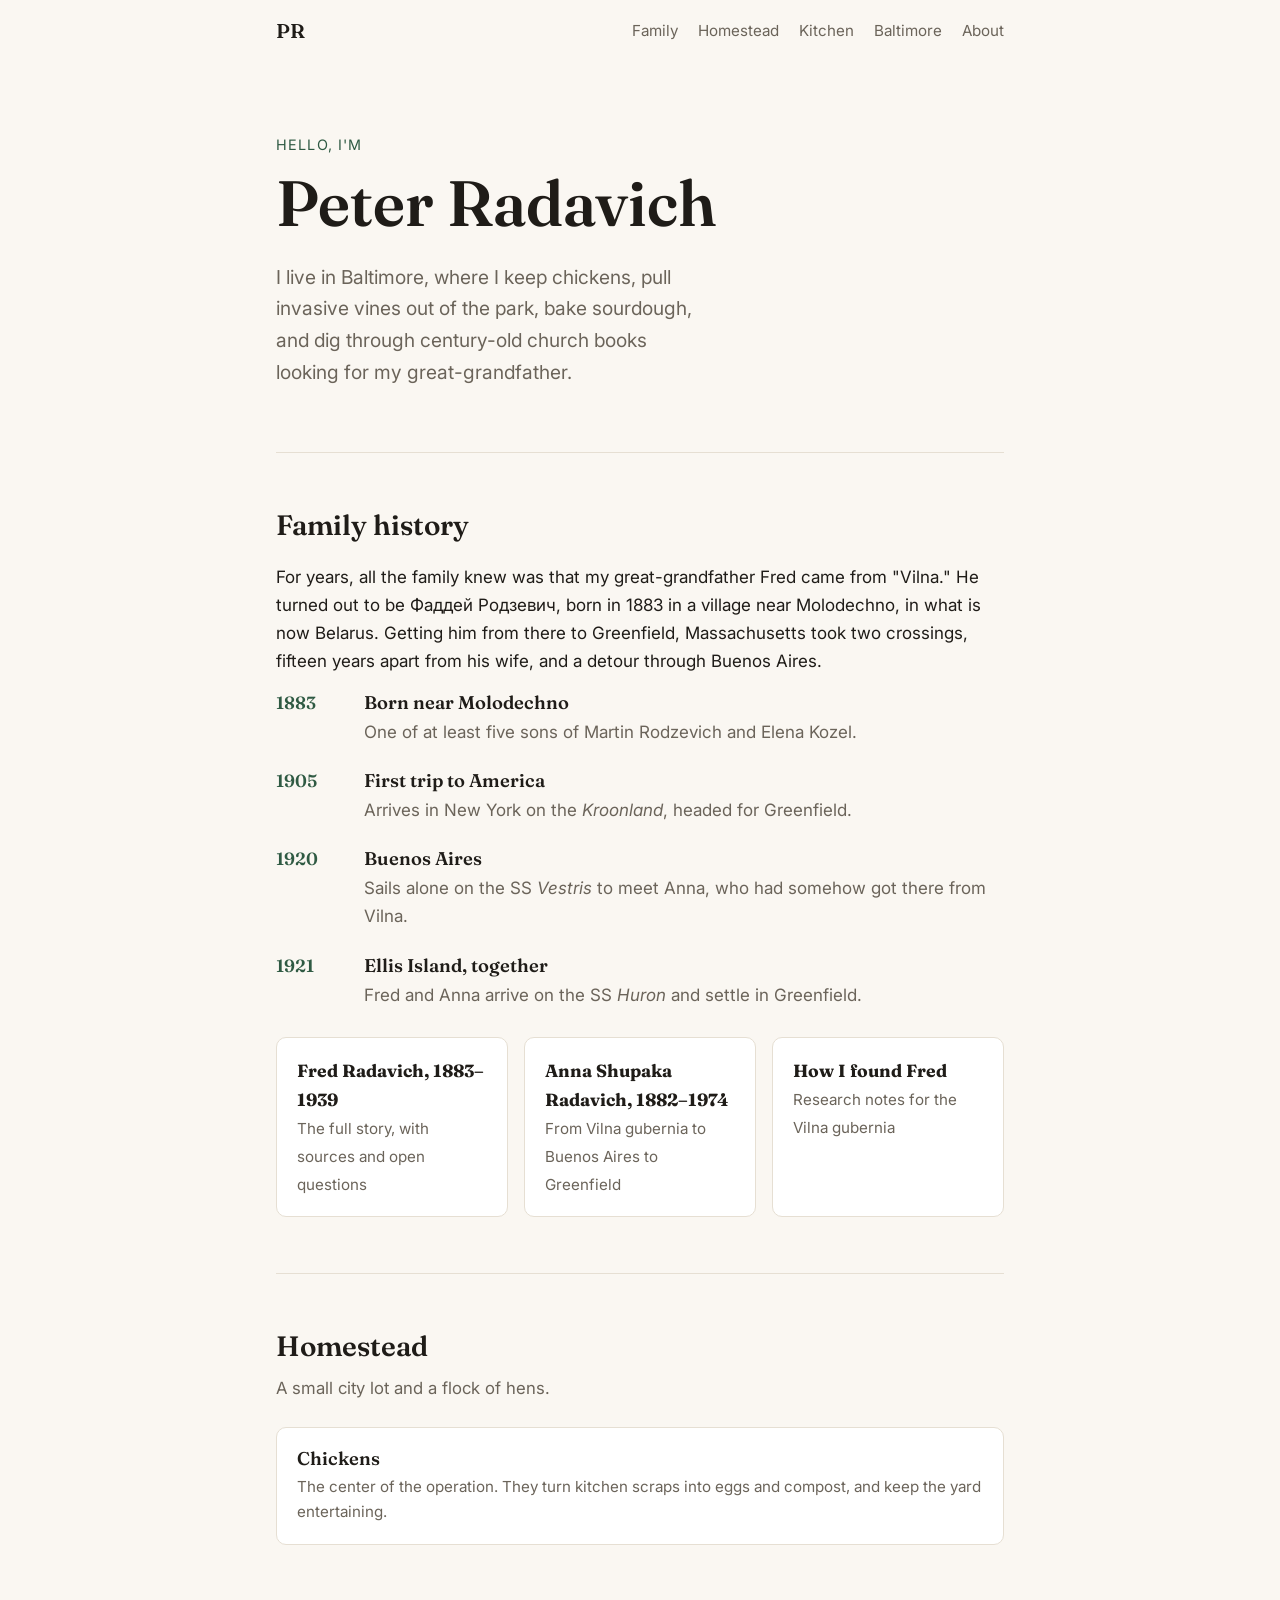
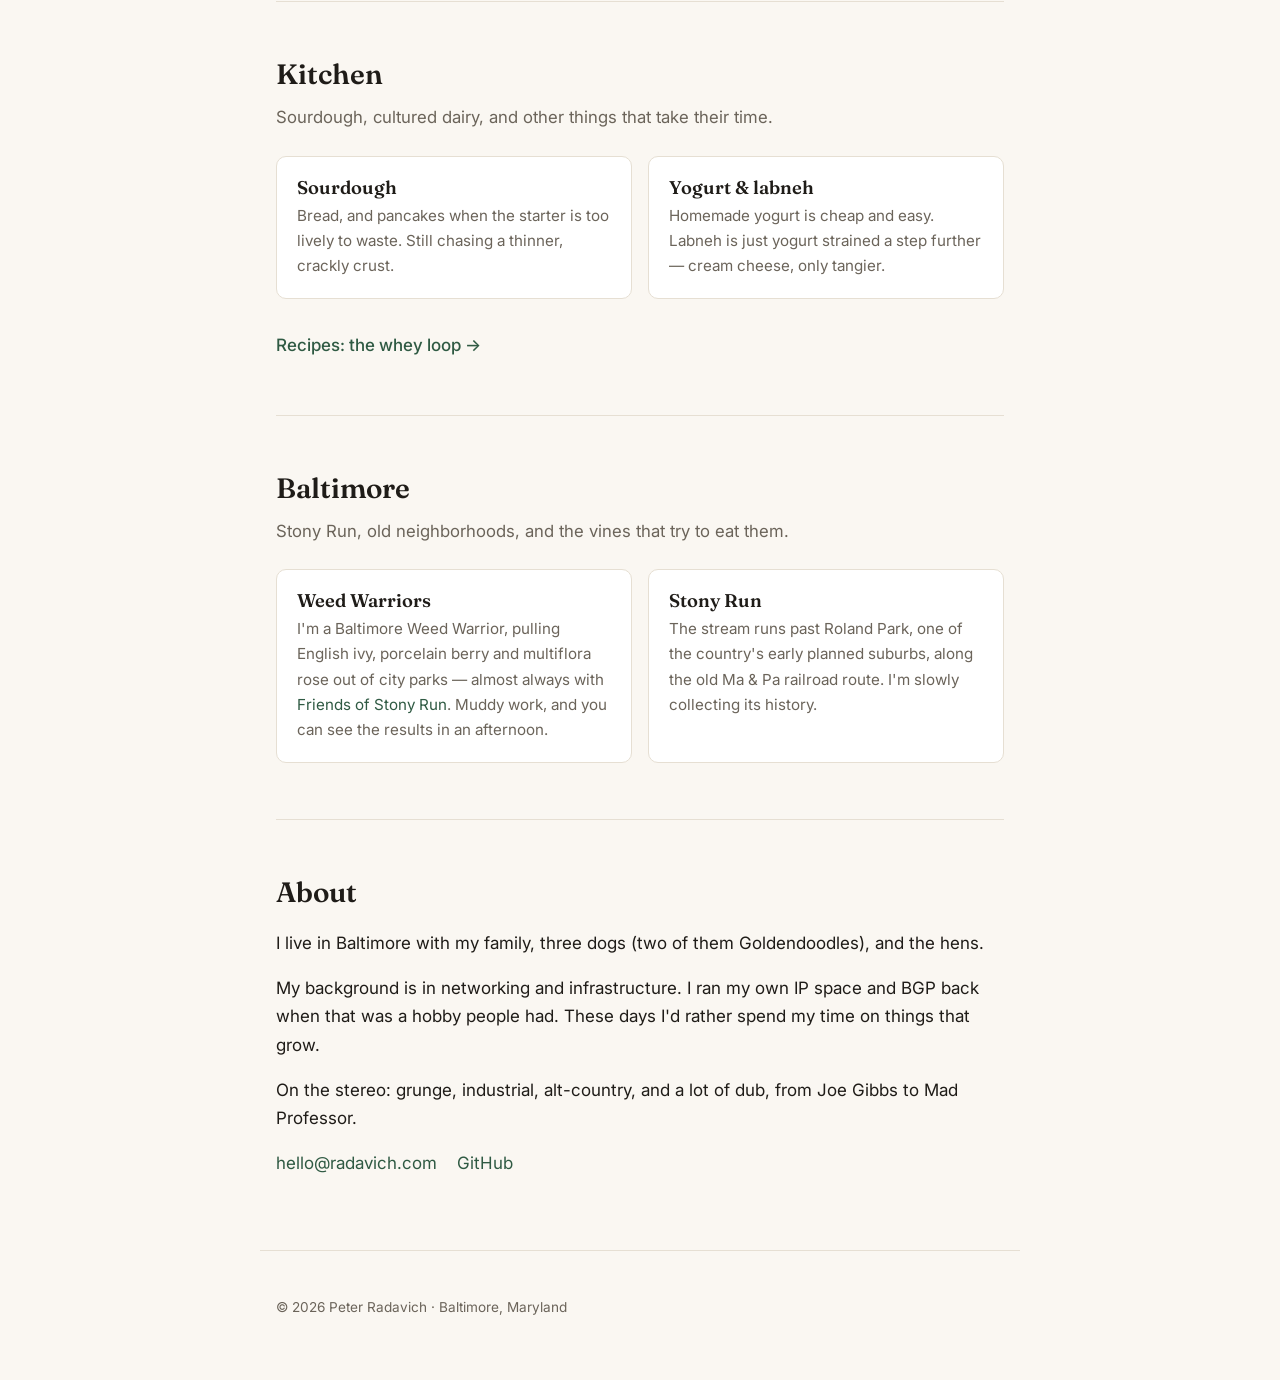
==== commit 779183e1: "Add Anna, research notes and kitchen pages; source and fact-check family history - New pages: Anna S" ====
--- a/index.html
+++ b/index.html
@@ -5,16 +5,25 @@
   <meta name="viewport" content="width=device-width, initial-scale=1">
   <title>Peter Radavich</title>
   <meta name="description" content="Peter Radavich — family history, chickens, sourdough, and Baltimore.">
+  <link rel="canonical" href="https://radavich.com/">
+  <meta property="og:type" content="website">
+  <meta property="og:title" content="Peter Radavich">
+  <meta property="og:description" content="Family history from Vilna to Greenfield, sourdough, hens, and Baltimore.">
+  <meta property="og:url" content="https://radavich.com/">
+  <meta property="og:image" content="https://radavich.com/assets/og.png">
+  <meta name="twitter:card" content="summary_large_image">
   <link rel="icon" type="image/svg+xml" href="assets/favicon.svg">
+  <link rel="apple-touch-icon" href="assets/apple-touch-icon.png">
   <link rel="preconnect" href="https://fonts.googleapis.com">
   <link rel="preconnect" href="https://fonts.gstatic.com" crossorigin>
   <link href="https://fonts.googleapis.com/css2?family=Fraunces:opsz,wght@9..144,400;9..144,600&family=Inter:wght@400;500&display=swap" rel="stylesheet">
   <link rel="stylesheet" href="assets/style.css">
 </head>
 <body>
+  <a class="skip" href="#top">Skip to content</a>
   <header class="site-header">
-    <a class="wordmark" href="#top">PR</a>
-    <nav>
+    <a class="wordmark" href="#top" aria-label="Peter Radavich, top of page">PR</a>
+    <nav aria-label="Main">
       <a href="#family">Family</a>
       <a href="#homestead">Homestead</a>
       <a href="#kitchen">Kitchen</a>
@@ -40,7 +49,7 @@
         For years, all the family knew was that my great-grandfather Fred came
         from "Vilna." He turned out to be Фаддей Родзевич, born in 1883 in a
         village near Molodechno, in what is now Belarus. Getting him from
-        there to Greenfield, Massachusetts took two crossings, a decade apart
+        there to Greenfield, Massachusetts took two crossings, fifteen years apart
         from his wife, and a detour through Buenos Aires.
       </p>
       <div class="timeline">
@@ -62,7 +71,7 @@
           <span class="year">1920</span>
           <div>
             <h3>Buenos Aires</h3>
-            <p>Sails alone on the SS <em>Vestris</em> to meet Anna, who had made her way there from Vilna.</p>
+            <p>Sails alone on the SS <em>Vestris</em> to meet Anna, who had somehow got there from Vilna.</p>
           </div>
         </article>
         <article>
@@ -73,7 +82,11 @@
           </div>
         </article>
       </div>
-      <p class="more"><a href="family-history.html">The full story, sources and open questions →</a></p>
+      <div class="related">
+        <a href="family-history.html"><strong>Fred Radavich, 1883–1939</strong><span>The full story, with sources and open questions</span></a>
+        <a href="anna.html"><strong>Anna Shupaka Radavich, 1882–1974</strong><span>From Vilna gubernia to Buenos Aires to Greenfield</span></a>
+        <a href="finding-fred.html"><strong>How I found Fred</strong><span>Research notes for the Vilna gubernia</span></a>
+      </div>
     </section>
 
     <section id="homestead">
@@ -100,6 +113,7 @@
           <p>Homemade yogurt is cheap and easy. Labneh is just yogurt strained a step further — cream cheese, only tangier.</p>
         </li>
       </ul>
+      <p class="more"><a href="kitchen.html">Recipes: the whey loop →</a></p>
     </section>
 
     <section id="baltimore">
@@ -143,13 +157,6 @@
     <p>&copy; <span id="year">2026</span> Peter Radavich · Baltimore, Maryland</p>
   </footer>
 
-  <script>
-    document.getElementById('year').textContent = new Date().getFullYear();
-    // Assemble the address in the browser to keep it away from simple scrapers.
-    const email = document.getElementById('email');
-    const addr = ['hello', 'radavich.com'].join('@');
-    email.href = 'mailto:' + addr;
-    email.textContent = addr;
-  </script>
+  <script src="assets/site.js"></script>
 </body>
 </html>
--- a/assets/style.css
+++ b/assets/style.css
@@ -134,3 +134,53 @@
   .site-header { flex-direction: column; align-items: flex-start; gap: 8px; }
   nav { flex-wrap: wrap; gap: 6px 16px; }
 }
+
+sup { font-size: 0.7em; line-height: 0; margin-left: 1px; }
+sup a { padding: 0 1px; }
+.sources ol { padding-left: 1.4em; max-width: 65ch; font-size: 0.9rem; color: var(--muted); }
+.sources li { margin-bottom: 8px; overflow-wrap: anywhere; }
+.sources li:target { color: var(--text); }
+
+.map-figure { margin: 28px 0; max-width: 560px; }
+.map { display: block; width: 100%; height: auto; border: 1px solid var(--rule); border-radius: 10px; }
+.map-figure figcaption { margin-top: 10px; font-size: 0.9rem; color: var(--muted); }
+.map-sea { fill: var(--surface); }
+.map-land { fill: var(--rule); }
+.map-border { fill: none; stroke: var(--muted); stroke-width: 1.2; stroke-dasharray: 4 3; }
+.map-route { fill: none; stroke: var(--accent); stroke-width: 2.5; stroke-linecap: round; }
+.map-rail { stroke-dasharray: 2 5; }
+.map-dot { fill: var(--text); }
+.map-key { fill: var(--accent); stroke: var(--surface); stroke-width: 2; }
+.map-label { fill: var(--text); font: 500 15px var(--sans); paint-order: stroke; stroke: var(--surface); stroke-width: 4px; stroke-linejoin: round; }
+.map-label-key { fill: var(--accent); font-weight: 600; }
+.map-country { fill: var(--muted); font: 500 12px var(--sans); letter-spacing: 0.18em; }
+.map-note { fill: var(--accent); font: italic 14px var(--sans); paint-order: stroke; stroke: var(--surface); stroke-width: 4px; }
+
+.skip { position: absolute; left: -9999px; top: 8px; z-index: 2; padding: 8px 12px; background: var(--surface); color: var(--text); border: 1px solid var(--rule); border-radius: 6px; }
+.skip:focus { left: 16px; }
+a:focus-visible { outline: 2px solid var(--accent); outline-offset: 2px; border-radius: 2px; }
+nav a[aria-current="page"] { color: var(--text); }
+
+.article section > ul, .article section > ol { max-width: 65ch; padding-left: 1.3em; }
+.article li { margin-bottom: 6px; }
+.recipe-meta { margin: -12px 0 20px; color: var(--muted); font-size: 0.95rem; }
+.recipe-grid { display: grid; grid-template-columns: minmax(0, 2fr) minmax(0, 3fr); gap: 28px; }
+.recipe-grid ul, .recipe-grid ol { padding-left: 1.2em; margin: 0; }
+.recipe-grid h3 { margin-bottom: 10px; }
+@media (max-width: 620px) {
+  .recipe-grid { grid-template-columns: 1fr; gap: 16px; }
+}
+
+.related { display: grid; grid-template-columns: repeat(auto-fit, minmax(220px, 1fr)); gap: 16px; margin-top: 28px; }
+.related a { display: block; padding: 18px 20px; background: var(--surface); border: 1px solid var(--rule); border-radius: 10px; color: var(--text); }
+.related a:hover { text-decoration: none; border-color: var(--accent); }
+.related strong { display: block; font-family: var(--serif); font-size: 1.1rem; }
+.related span { color: var(--muted); font-size: 0.95rem; }
+.callout { margin-top: 28px; padding: 18px 20px; max-width: 65ch; background: var(--surface); border: 1px solid var(--rule); border-radius: 10px; }
+.callout p { margin: 0 0 8px; }
+.callout p:last-child { margin: 0; }
+
+.photo-pair { display: grid; grid-template-columns: repeat(auto-fit, minmax(220px, 1fr)); gap: 20px; margin: 28px 0; max-width: 720px; }
+.photo-pair figure { margin: 0; }
+.photo-pair img { display: block; width: 100%; height: auto; border: 1px solid var(--rule); border-radius: 10px; }
+.photo-pair figcaption { margin-top: 10px; font-size: 0.9rem; color: var(--muted); }
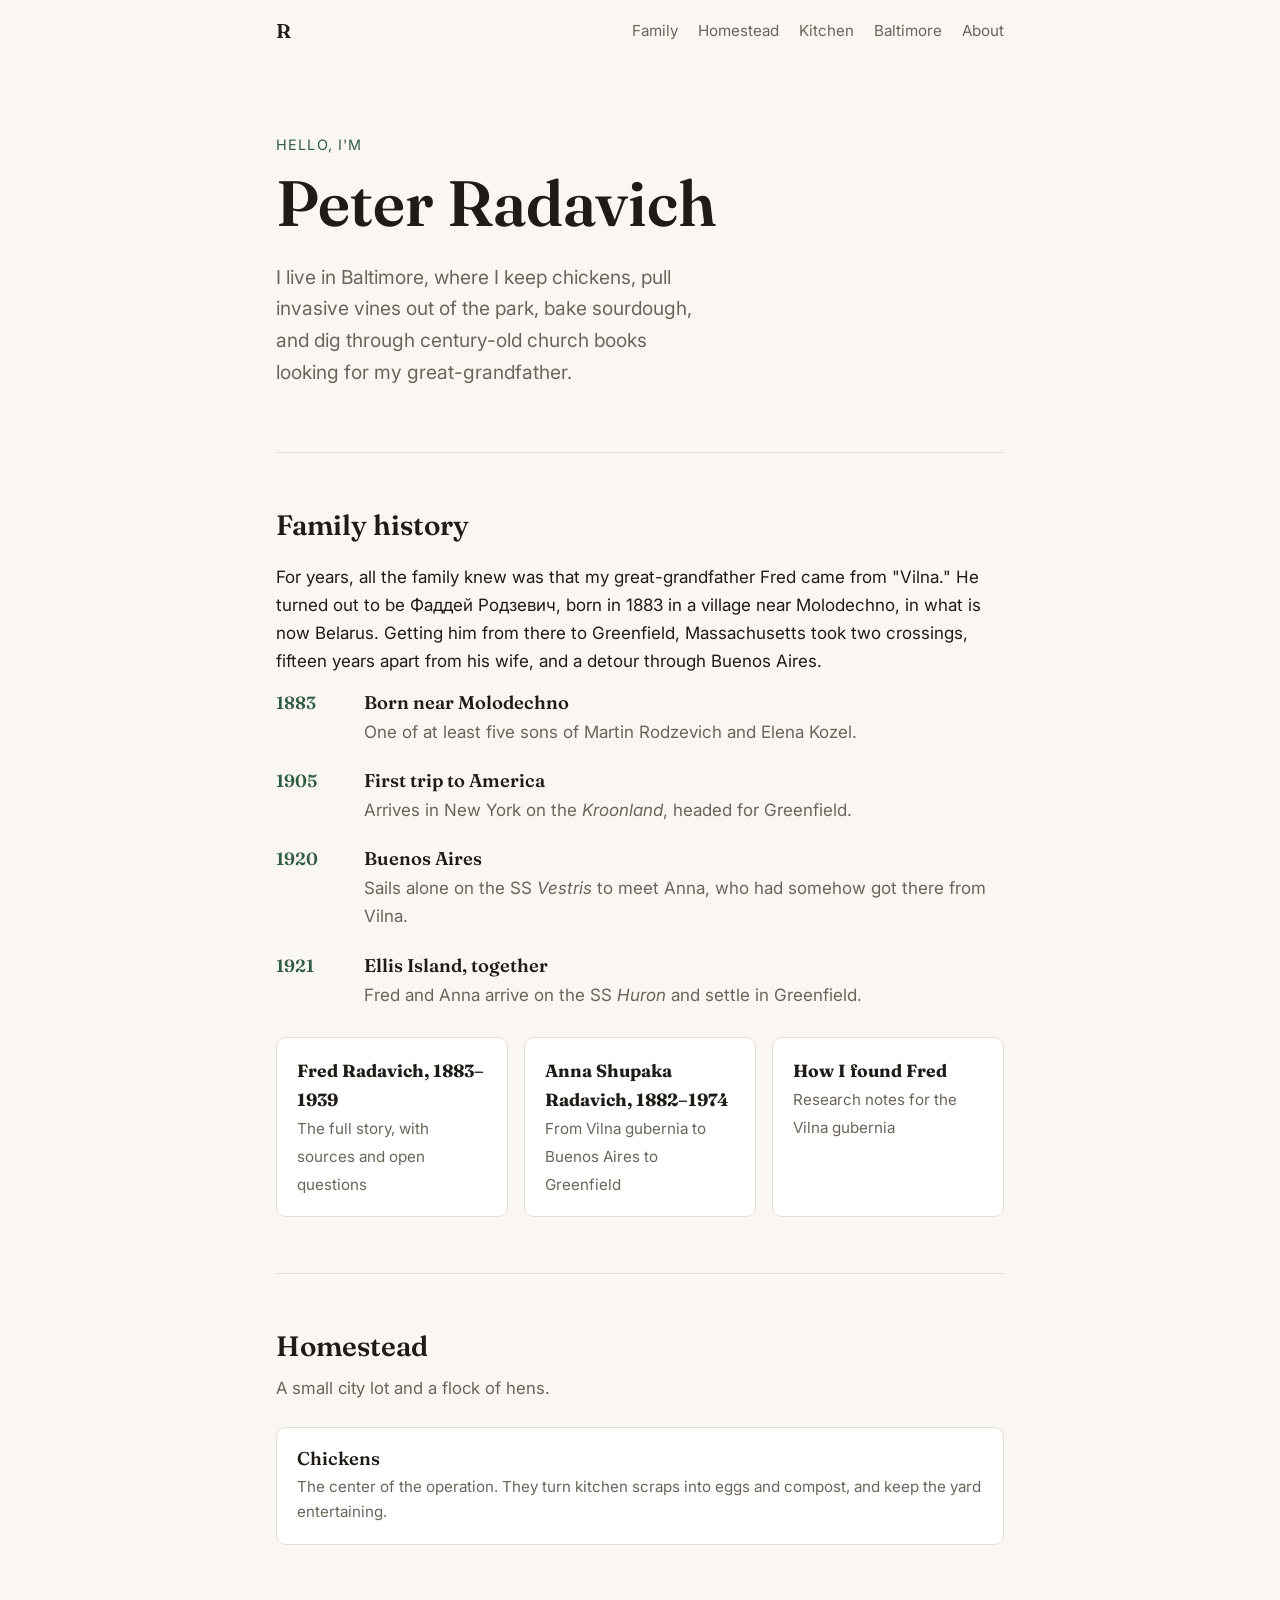
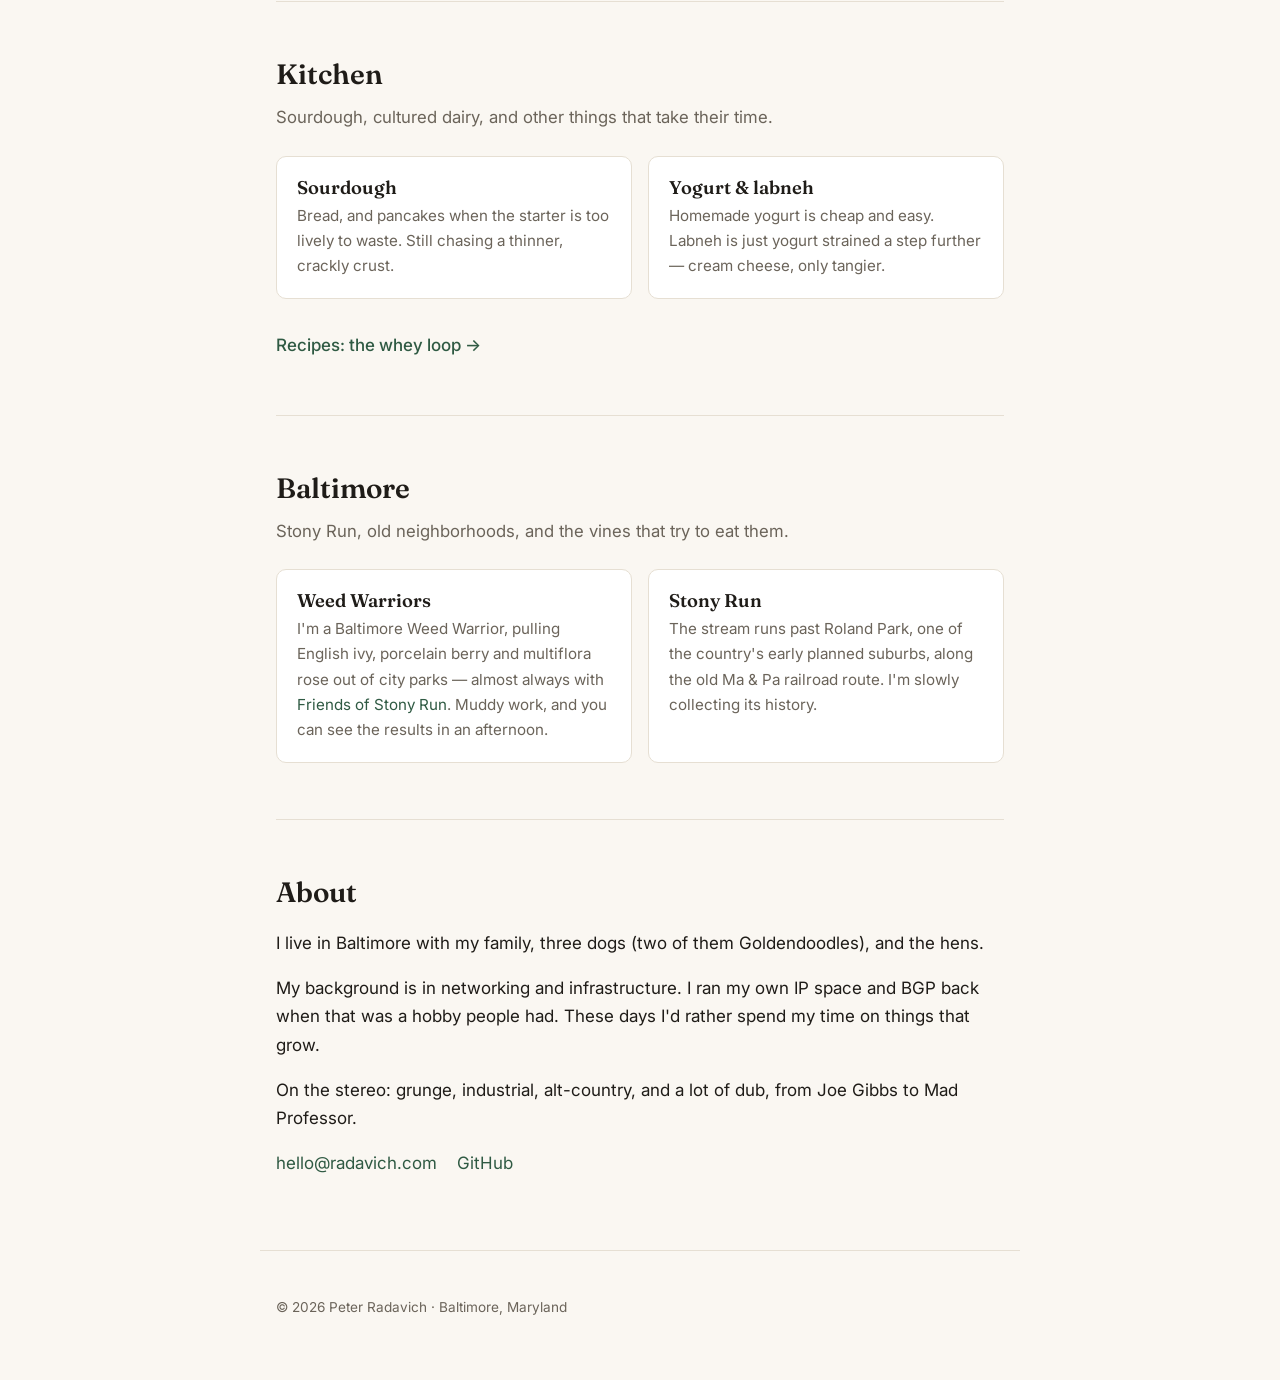
==== commit 1ef036e7: "Use plain R wordmark to match the icon and share image Co-Authored-By: Claude Opus 5.5 <noreply@anth" ====
--- a/index.html
+++ b/index.html
@@ -22,7 +22,7 @@
 <body>
   <a class="skip" href="#top">Skip to content</a>
   <header class="site-header">
-    <a class="wordmark" href="#top" aria-label="Peter Radavich, top of page">PR</a>
+    <a class="wordmark" href="#top" aria-label="Peter Radavich, top of page">R</a>
     <nav aria-label="Main">
       <a href="#family">Family</a>
       <a href="#homestead">Homestead</a>
--- a/assets/style.css
+++ b/assets/style.css
@@ -184,3 +184,12 @@
 .photo-pair figure { margin: 0; }
 .photo-pair img { display: block; width: 100%; height: auto; border: 1px solid var(--rule); border-radius: 10px; }
 .photo-pair figcaption { margin-top: 10px; font-size: 0.9rem; color: var(--muted); }
+
+
+.map-figure-wide { max-width: 720px; }
+.map-zoom { display: block; }
+.map-photo { border-radius: 10px; }
+.map-ring { fill: none; stroke: #b3261e; stroke-width: 7; }
+.leaflet-map { height: 380px; border: 1px solid var(--rule); border-radius: 10px; z-index: 0; }
+.map-tip { font: 500 12px var(--sans); padding: 2px 6px; }
+.map-note-muted { fill: var(--muted); }
